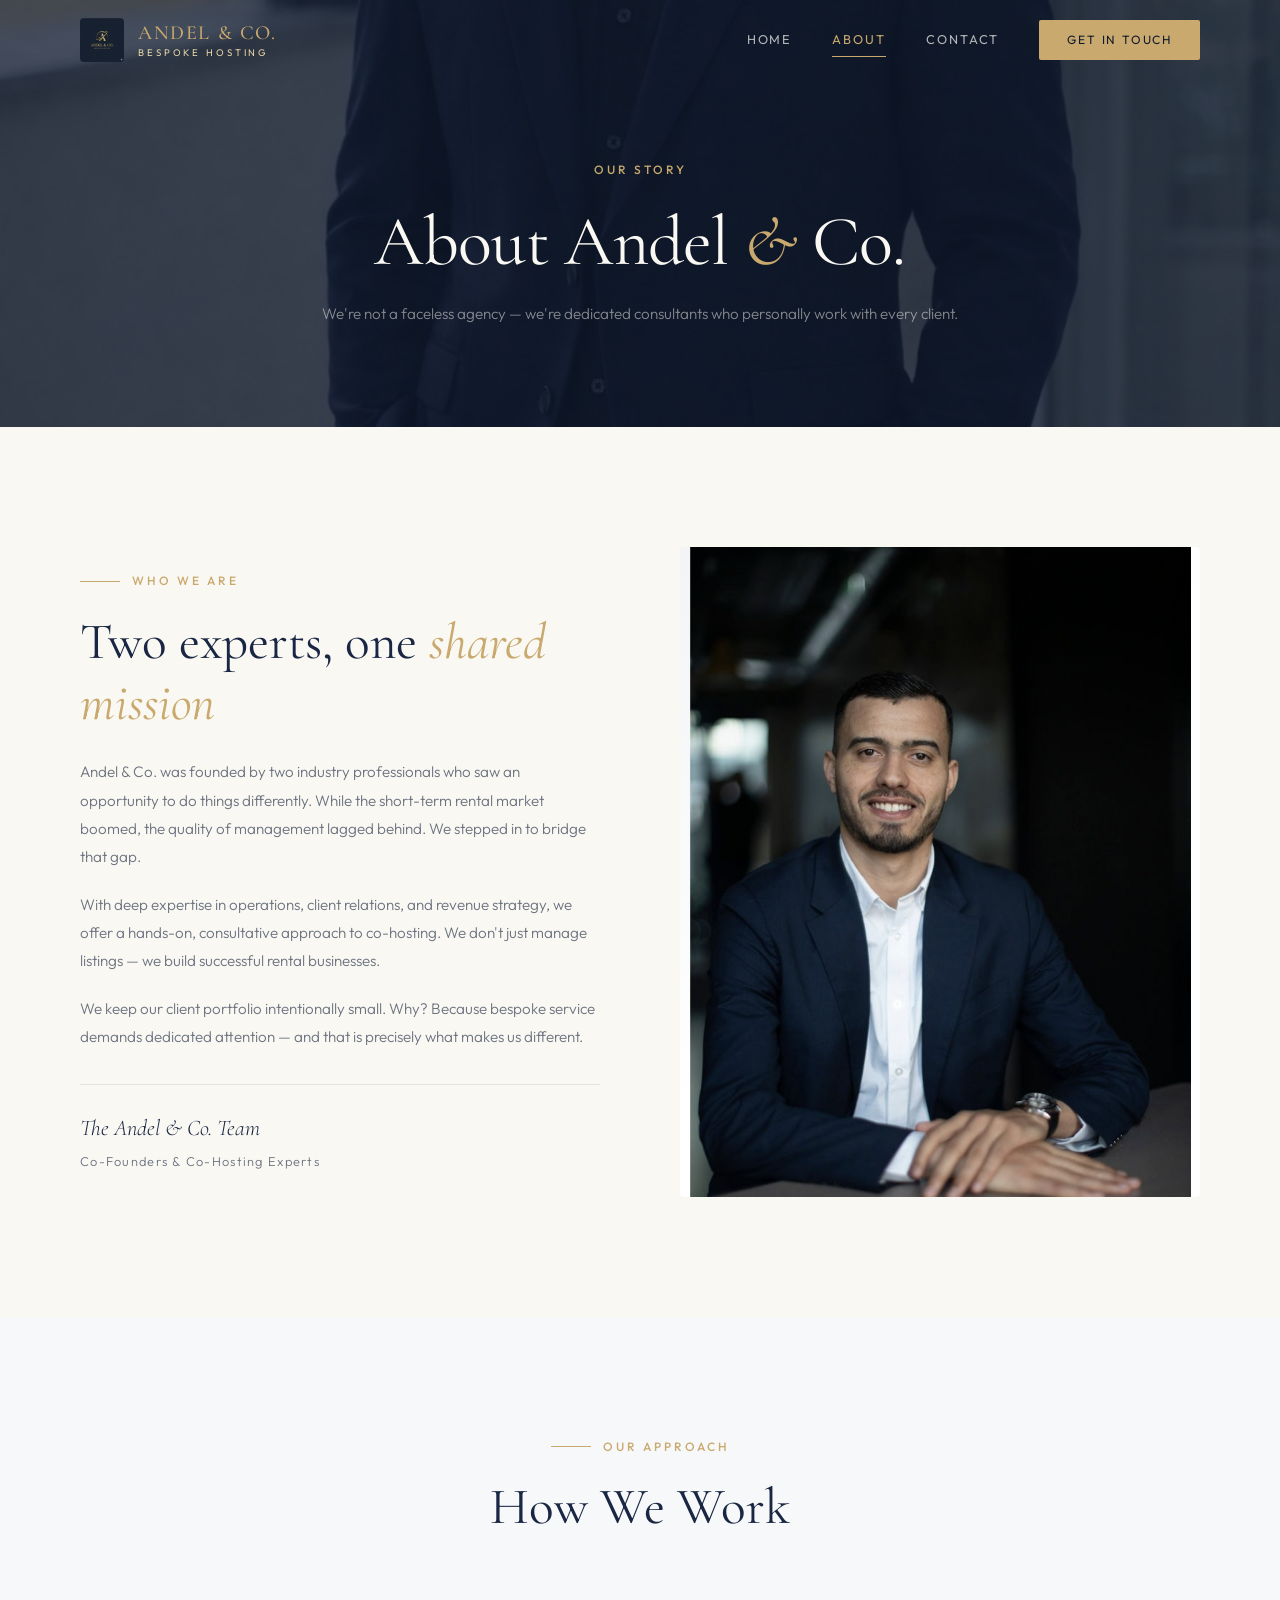
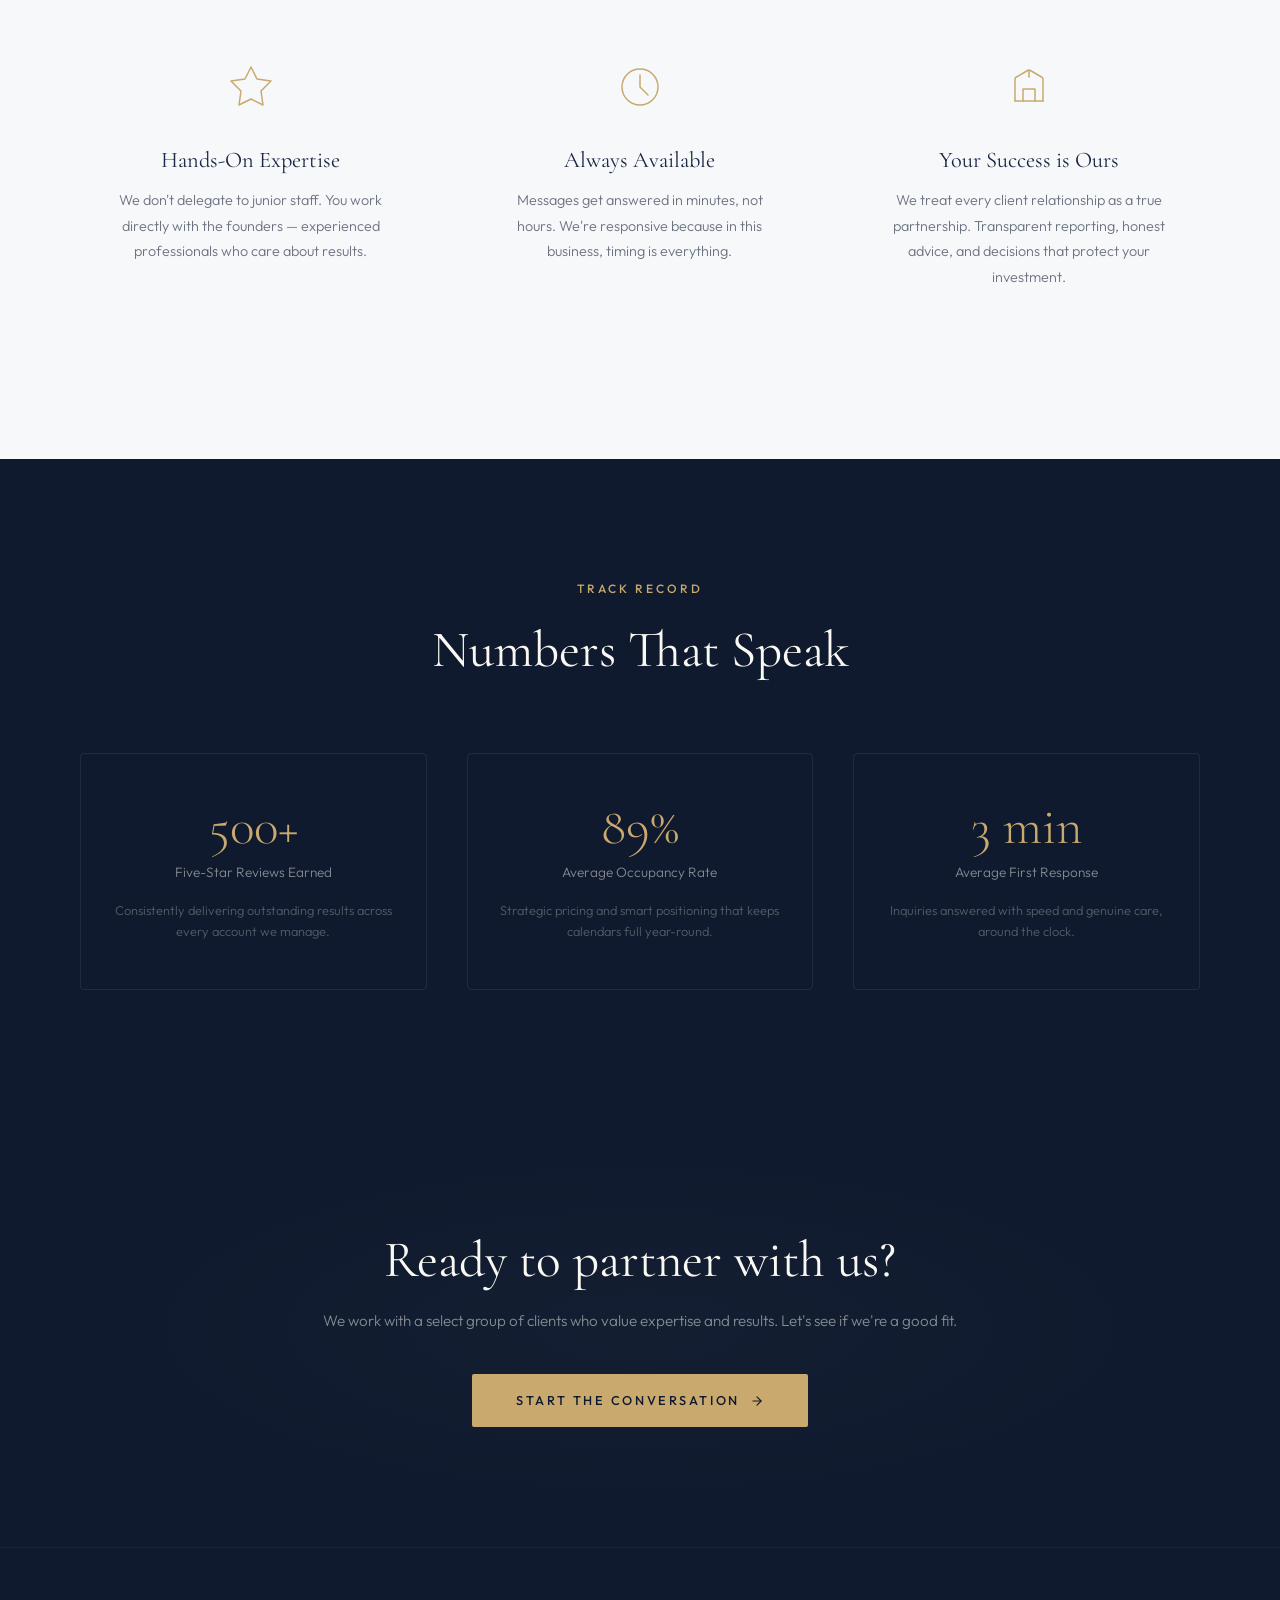
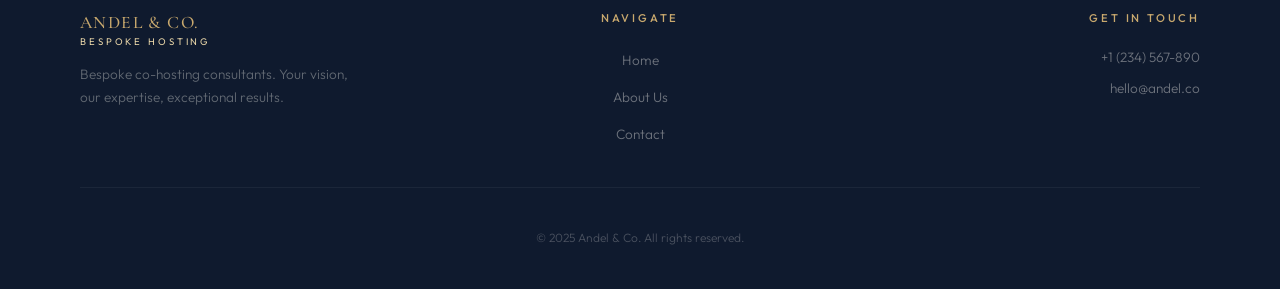
==== about.html @ 90fbc182 "v4: Consulting portfolio rebrand — remove hotel feel, update copy and design" ====
<!DOCTYPE html>
<html lang="en">
<head>
  <meta charset="UTF-8">
  <meta name="viewport" content="width=device-width, initial-scale=1.0">
  <title>About — Andel &amp; Co. | Co-Hosting Experts</title>
  <meta name="description" content="Meet the team behind Andel & Co. — experienced co-hosting consultants who deliver results for property owners.">
  <meta property="og:title" content="About — Andel & Co.">
  <meta property="og:description" content="Our story, expertise, and proven track record in bespoke co-hosting consulting.">
  <meta property="og:type" content="website">
  <link rel="icon" type="image/jpeg" href="assets/logo.jpeg">
  <link rel="stylesheet" href="style.css">

  <!-- Google Analytics -->
  <script async src="https://www.googletagmanager.com/gtag/js?id=GA_MEASUREMENT_ID"></script>
  <script>
    window.dataLayer = window.dataLayer || [];
    function gtag(){dataLayer.push(arguments);}
    gtag('js', new Date());
    gtag('config', 'GA_MEASUREMENT_ID');
  </script>
</head>
<body>

  <!-- ═══ HEADER ═══ -->
  <header class="site-header" id="siteHeader">
    <div class="header-inner">
      <a href="index.html" class="logo-link">
        <img src="assets/logo.jpeg" alt="Andel & Co." class="logo-mark">
        <div class="logo-text">
          ANDEL &amp; CO.
          <span>Bespoke Hosting</span>
        </div>
      </a>

      <button class="menu-toggle" id="menuToggle" aria-label="Toggle navigation">
        <span></span><span></span><span></span>
      </button>

      <nav class="nav-links" id="navLinks">
        <a href="index.html">Home</a>
        <a href="about.html" class="active">About</a>
        <a href="contact.html">Contact</a>
        <a href="contact.html" class="nav-cta">Get in Touch</a>
      </nav>
    </div>
  </header>

  <!-- ═══ PAGE HERO ═══ -->
  <section class="page-hero">
    <div class="hero-bg">
      <img src="assets/founder2-full.jpg" alt="Andel & Co. Team">
    </div>
    <div class="container">
      <div class="section-label reveal">Our Story</div>
      <h1 class="reveal reveal-delay-1">About Andel <span class="ampersand">&amp;</span> Co.</h1>
      <p class="reveal reveal-delay-2">We're not a faceless agency — we're dedicated consultants who personally work with every client.</p>
    </div>
  </section>

  <!-- ═══ STORY ═══ -->
  <section class="story">
    <div class="container">
      <div class="story-grid">
        <div class="story-text reveal">
          <div class="section-label">Who We Are</div>
          <h2>Two experts, one <em>shared mission</em></h2>
          <p>
            Andel &amp; Co. was founded by two industry professionals who saw an opportunity to do things differently. While the short-term rental market boomed, the quality of management lagged behind. We stepped in to bridge that gap.
          </p>
          <p>
            With deep expertise in operations, client relations, and revenue strategy, we offer a hands-on, consultative approach to co-hosting. We don't just manage listings — we build successful rental businesses.
          </p>
          <p>
            We keep our client portfolio intentionally small. Why? Because bespoke service demands dedicated attention — and that is precisely what makes us different.
          </p>
          <div class="story-signature">
            <div class="name">The Andel &amp; Co. Team</div>
            <div class="title">Co-Founders &amp; Co-Hosting Experts</div>
          </div>
        </div>
        <div class="intro-visual reveal reveal-delay-2">
          <div class="intro-image-frame">
            <img src="assets/founder1-portrait.jpg" alt="Co-Founder">
          </div>
        </div>
      </div>
    </div>
  </section>

  <!-- ═══ PHILOSOPHY ═══ -->
  <section class="philosophy">
    <div class="container">
      <div class="philosophy-header reveal">
        <div class="section-label" style="justify-content:center;">
          <span>Our Approach</span>
        </div>
        <h2>How We Work</h2>
      </div>

      <div class="philosophy-grid">
        <div class="philosophy-card reveal reveal-delay-1">
          <svg class="philosophy-icon" viewBox="0 0 56 56" fill="none" stroke="currentColor" stroke-width="1.5" stroke-linecap="round" stroke-linejoin="round">
            <path d="M28 8l6 12 14 2-10 10 2 14-12-6-12 6 2-14-10-10 14-2z"/>
          </svg>
          <h3>Hands-On Expertise</h3>
          <p>We don't delegate to junior staff. You work directly with the founders — experienced professionals who care about results.</p>
        </div>

        <div class="philosophy-card reveal reveal-delay-2">
          <svg class="philosophy-icon" viewBox="0 0 56 56" fill="none" stroke="currentColor" stroke-width="1.5" stroke-linecap="round" stroke-linejoin="round">
            <circle cx="28" cy="28" r="18"/>
            <path d="M28 16v12l8 8"/>
          </svg>
          <h3>Always Available</h3>
          <p>Messages get answered in minutes, not hours. We're responsive because in this business, timing is everything.</p>
        </div>

        <div class="philosophy-card reveal reveal-delay-3">
          <svg class="philosophy-icon" viewBox="0 0 56 56" fill="none" stroke="currentColor" stroke-width="1.5" stroke-linecap="round" stroke-linejoin="round">
            <path d="M14 42V20a2 2 0 0 1 1-1.73l12-7a2 2 0 0 1 2 0l12 7a2 2 0 0 1 1 1.73v22"/>
            <path d="M14 42h28"/>
            <path d="M22 42V30h12v12"/>
            <path d="M28 12v6"/>
          </svg>
          <h3>Your Success is Ours</h3>
          <p>We treat every client relationship as a true partnership. Transparent reporting, honest advice, and decisions that protect your investment.</p>
        </div>
      </div>
    </div>
  </section>

  <!-- ═══ ACHIEVEMENTS ═══ -->
  <section class="achievements">
    <div class="container">
      <div class="achievements-header reveal">
        <div class="section-label">Track Record</div>
        <h2 style="color:var(--ivory);">Numbers That Speak</h2>
      </div>

      <div class="achievements-grid">
        <div class="achievement-card reveal reveal-delay-1">
          <div class="achievement-number">500+</div>
          <div class="achievement-label">Five-Star Reviews Earned</div>
          <p class="achievement-desc">Consistently delivering outstanding results across every account we manage.</p>
        </div>

        <div class="achievement-card reveal reveal-delay-2">
          <div class="achievement-number">89%</div>
          <div class="achievement-label">Average Occupancy Rate</div>
          <p class="achievement-desc">Strategic pricing and smart positioning that keeps calendars full year-round.</p>
        </div>

        <div class="achievement-card reveal reveal-delay-3">
          <div class="achievement-number">3 min</div>
          <div class="achievement-label">Average First Response</div>
          <p class="achievement-desc">Inquiries answered with speed and genuine care, around the clock.</p>
        </div>
      </div>
    </div>
  </section>

  <!-- ═══ CTA ═══ -->
  <section class="cta-banner">
    <div class="container">
      <div class="reveal">
        <h2>Ready to partner with us?</h2>
        <p>We work with a select group of clients who value expertise and results. Let's see if we're a good fit.</p>
        <a href="contact.html" class="btn-primary">
          Start the Conversation
          <svg width="14" height="14" viewBox="0 0 24 24" fill="none" stroke="currentColor" stroke-width="2" stroke-linecap="round" stroke-linejoin="round"><path d="M5 12h14"/><path d="m12 5 7 7-7 7"/></svg>
        </a>
      </div>
    </div>
  </section>

  <!-- ═══ FOOTER ═══ -->
  <footer class="site-footer">
    <div class="container">
      <div class="footer-inner">
        <div class="footer-brand">
          <div class="logo-text">
            ANDEL &amp; CO.
            <span>Bespoke Hosting</span>
          </div>
          <p>Bespoke co-hosting consultants. Your vision, our expertise, exceptional results.</p>
        </div>

        <nav class="footer-nav">
          <h4>Navigate</h4>
          <ul>
            <li><a href="index.html">Home</a></li>
            <li><a href="about.html">About Us</a></li>
            <li><a href="contact.html">Contact</a></li>
          </ul>
        </nav>

        <div class="footer-contact">
          <h4>Get in Touch</h4>
          <a href="tel:+1234567890">+1 (234) 567-890</a>
          <a href="mailto:hello@andel.co">hello@andel.co</a>
        </div>
      </div>

      <div class="footer-bottom">
        <p>&copy; 2025 Andel &amp; Co. All rights reserved.</p>
      </div>
    </div>
  </footer>

  <script src="main.js"></script>
</body>
</html>
---- style.css ----
/* ═══════════════════════════════════════════════════
   ANDEL & CO. — BESPOKE CO-HOSTING CONSULTANTS
   Personal Consulting Portfolio Style
   ═══════════════════════════════════════════════════ */

/* ── Fonts ── */
@import url('https://fonts.googleapis.com/css2?family=Cormorant+Garamond:ital,wght@0,300;0,400;0,500;0,600;0,700;1,300;1,400;1,500&family=Outfit:wght@300;400;500;600&display=swap');

/* ── Custom Properties ── */
:root {
  --navy:        #1a2744;
  --navy-deep:   #0f1a2e;
  --navy-light:  #243352;
  --ivory:       #faf8f2;
  --ivory-warm:  #f5f0e6;
  --gold:        #c9a96e;
  --gold-light:  #ddc08a;
  --gold-pale:   #e8d5a8;
  --gold-dark:   #a88b4a;
  --charcoal:    #2c2c2c;
  --text-muted:  #6b7280;
  --white:       #ffffff;

  --font-display: 'Cormorant Garamond', 'Georgia', serif;
  --font-body:    'Outfit', 'Helvetica Neue', sans-serif;

  --ease-out-expo: cubic-bezier(0.16, 1, 0.3, 1);
  --header-h: 80px;
}

/* ── Reset & Base ── */
*, *::before, *::after { box-sizing: border-box; margin: 0; padding: 0; }

html {
  scroll-behavior: smooth;
  -webkit-font-smoothing: antialiased;
  -moz-osx-font-smoothing: grayscale;
}

body {
  font-family: var(--font-body);
  font-weight: 300;
  color: var(--charcoal);
  background: var(--ivory);
  line-height: 1.7;
  font-size: 16px;
  overflow-x: hidden;
}

img { max-width: 100%; height: auto; display: block; }
a { text-decoration: none; color: inherit; transition: color 0.3s ease; }
ul { list-style: none; }

::selection {
  background: var(--gold);
  color: var(--navy-deep);
}

/* ── Typography ── */
h1, h2, h3, h4, h5 {
  font-family: var(--font-display);
  font-weight: 400;
  line-height: 1.2;
  color: var(--navy);
}

h1 { font-size: clamp(2.8rem, 5.5vw, 4.8rem); letter-spacing: -0.01em; }
h2 { font-size: clamp(2rem, 4vw, 3.2rem); }
h3 { font-size: clamp(1.4rem, 2.5vw, 1.8rem); }

p {
  font-size: clamp(0.95rem, 1.1vw, 1.05rem);
  color: var(--text-muted);
  max-width: 640px;
}

.section-label {
  font-family: var(--font-body);
  font-size: 0.75rem;
  font-weight: 500;
  letter-spacing: 0.25em;
  text-transform: uppercase;
  color: var(--gold);
  display: flex;
  align-items: center;
  gap: 12px;
  margin-bottom: 20px;
}

.section-label::before {
  content: '';
  width: 40px;
  height: 1px;
  background: var(--gold);
}

/* ── Utility ── */
.container {
  max-width: 1200px;
  margin: 0 auto;
  padding: 0 40px;
}

/* ── Scroll Reveal ── */
.reveal {
  opacity: 0;
  transform: translateY(32px);
  transition: opacity 0.9s var(--ease-out-expo), transform 0.9s var(--ease-out-expo);
}

.reveal.visible {
  opacity: 1;
  transform: translateY(0);
}

.reveal-delay-1 { transition-delay: 0.1s; }
.reveal-delay-2 { transition-delay: 0.2s; }
.reveal-delay-3 { transition-delay: 0.3s; }
.reveal-delay-4 { transition-delay: 0.4s; }

/* ── Buttons ── */
.btn-primary {
  display: inline-flex;
  align-items: center;
  gap: 10px;
  font-family: var(--font-body);
  font-size: 0.8rem;
  font-weight: 500;
  letter-spacing: 0.2em;
  text-transform: uppercase;
  color: var(--navy-deep);
  background: var(--gold);
  padding: 16px 44px;
  border: none;
  border-radius: 2px;
  cursor: pointer;
  transition: background 0.3s ease, transform 0.2s ease, box-shadow 0.3s ease;
}

.btn-primary:hover {
  background: var(--gold-light);
  transform: translateY(-2px);
  box-shadow: 0 8px 32px rgba(201, 169, 110, 0.25);
}

/* ═══════════════════════════════════════════════════
   HEADER / NAVIGATION
   ═══════════════════════════════════════════════════ */

.site-header {
  position: fixed;
  top: 0;
  left: 0;
  right: 0;
  z-index: 1000;
  height: var(--header-h);
  display: flex;
  align-items: center;
  transition: background 0.4s ease, box-shadow 0.4s ease, height 0.4s ease;
}

.site-header.scrolled {
  background: rgba(26, 39, 68, 0.97);
  backdrop-filter: blur(12px);
  box-shadow: 0 2px 40px rgba(0, 0, 0, 0.15);
  height: 68px;
}

.header-inner {
  display: flex;
  align-items: center;
  justify-content: space-between;
  width: 100%;
  max-width: 1200px;
  margin: 0 auto;
  padding: 0 40px;
}

.logo-link {
  display: flex;
  align-items: center;
  gap: 14px;
}

.logo-mark {
  width: 44px;
  height: 44px;
  border-radius: 4px;
  object-fit: cover;
}

.logo-text {
  font-family: var(--font-display);
  font-size: 1.25rem;
  font-weight: 500;
  color: var(--gold);
  letter-spacing: 0.08em;
  line-height: 1.2;
}

.logo-text span {
  display: block;
  font-family: var(--font-body);
  font-size: 0.6rem;
  font-weight: 400;
  letter-spacing: 0.3em;
  color: var(--gold-pale);
  text-transform: uppercase;
  margin-top: 2px;
}

.nav-links {
  display: flex;
  align-items: center;
  gap: 40px;
}

.nav-links a {
  font-family: var(--font-body);
  font-size: 0.8rem;
  font-weight: 400;
  letter-spacing: 0.15em;
  text-transform: uppercase;
  color: rgba(250, 248, 242, 0.7);
  position: relative;
  padding: 4px 0;
  transition: color 0.3s ease;
}

.nav-links a::after {
  content: '';
  position: absolute;
  bottom: -2px;
  left: 0;
  width: 0;
  height: 1px;
  background: var(--gold);
  transition: width 0.4s var(--ease-out-expo);
}

.nav-links a:hover,
.nav-links a.active {
  color: var(--gold);
}

.nav-links a:hover::after,
.nav-links a.active::after {
  width: 100%;
}

.nav-cta {
  font-size: 0.75rem !important;
  letter-spacing: 0.15em !important;
  color: var(--navy-deep) !important;
  background: var(--gold);
  padding: 10px 28px !important;
  border-radius: 2px;
  transition: background 0.3s ease, transform 0.2s ease !important;
}

.nav-cta::after { display: none !important; }

.nav-cta:hover {
  background: var(--gold-light) !important;
  color: var(--navy-deep) !important;
  transform: translateY(-1px);
}

/* Mobile menu toggle */
.menu-toggle {
  display: none;
  flex-direction: column;
  gap: 6px;
  background: none;
  border: none;
  cursor: pointer;
  padding: 8px;
  z-index: 1001;
}

.menu-toggle span {
  width: 26px;
  height: 1.5px;
  background: var(--ivory);
  transition: all 0.3s ease;
  display: block;
}

.menu-toggle.open span:nth-child(1) {
  transform: rotate(45deg) translate(5px, 5px);
}
.menu-toggle.open span:nth-child(2) {
  opacity: 0;
}
.menu-toggle.open span:nth-child(3) {
  transform: rotate(-45deg) translate(5px, -5px);
}

/* ═══════════════════════════════════════════════════
   HERO — Full-Screen Photo
   ═══════════════════════════════════════════════════ */

.hero {
  position: relative;
  min-height: 100vh;
  display: flex;
  flex-direction: column;
  justify-content: flex-end;
  background: var(--navy-deep);
  overflow: hidden;
}

.hero-bg {
  position: absolute;
  inset: 0;
  z-index: 0;
}

.hero-bg img {
  width: 100%;
  height: 100%;
  object-fit: cover;
  object-position: center;
}

/* Dark overlay so text reads on any photo */
.hero-bg::after {
  content: '';
  position: absolute;
  inset: 0;
  background: linear-gradient(
    to bottom,
    rgba(15, 26, 46, 0.3) 0%,
    rgba(15, 26, 46, 0.1) 40%,
    rgba(15, 26, 46, 0.5) 70%,
    rgba(15, 26, 46, 0.85) 100%
  );
}

/* Hero logo banner — centered */
.hero-branding {
  position: absolute;
  top: 50%;
  left: 50%;
  transform: translate(-50%, -50%);
  z-index: 2;
  text-align: center;
  opacity: 0;
  animation: fadeUp 1s var(--ease-out-expo) 0.4s forwards;
}

.hero-branding img {
  width: 140px;
  height: 140px;
  border-radius: 8px;
  margin: 0 auto 24px;
}

.hero-branding h1 {
  color: var(--ivory);
  font-weight: 300;
  margin-bottom: 8px;
  text-shadow: 0 2px 20px rgba(0,0,0,0.3);
}

.hero-branding h1 .ampersand {
  font-style: italic;
  color: var(--gold);
}

.hero-branding .hero-tagline {
  font-family: var(--font-body);
  font-size: 0.8rem;
  font-weight: 400;
  letter-spacing: 0.35em;
  text-transform: uppercase;
  color: var(--gold);
}

@keyframes fadeUp {
  to { opacity: 1; }
}

/* CTA button on hero */
.hero-cta-wrap {
  position: absolute;
  top: calc(50% + 160px);
  left: 50%;
  transform: translateX(-50%);
  z-index: 2;
  opacity: 0;
  animation: fadeUp 1s var(--ease-out-expo) 0.8s forwards;
}

.hero-cta {
  display: inline-flex;
  align-items: center;
  gap: 12px;
  font-family: var(--font-body);
  font-size: 0.8rem;
  font-weight: 500;
  letter-spacing: 0.2em;
  text-transform: uppercase;
  color: var(--navy-deep);
  background: var(--gold);
  padding: 16px 44px;
  border-radius: 2px;
  transition: background 0.3s ease, transform 0.2s ease, box-shadow 0.3s ease;
}

.hero-cta:hover {
  background: var(--gold-light);
  transform: translateY(-2px);
  box-shadow: 0 8px 32px rgba(201, 169, 110, 0.25);
}

.hero-cta svg {
  width: 14px;
  height: 14px;
  transition: transform 0.3s ease;
}

.hero-cta:hover svg {
  transform: translateX(3px);
}

/* ── Overlay Cards at bottom of hero ── */
.hero-cards {
  position: relative;
  z-index: 3;
  display: grid;
  grid-template-columns: repeat(3, 1fr);
  gap: 0;
  max-width: 1100px;
  margin: 0 auto;
  transform: translateY(50%);
  padding: 0 40px;
}

.hero-card {
  background: var(--white);
  padding: 40px 32px 36px;
  text-align: center;
  border: 1px solid rgba(26, 39, 68, 0.06);
  transition: box-shadow 0.4s ease, transform 0.3s ease;
  opacity: 0;
  animation: cardIn 0.8s var(--ease-out-expo) forwards;
}

.hero-card:nth-child(1) { animation-delay: 0.6s; }
.hero-card:nth-child(2) { animation-delay: 0.75s; border-left: none; border-right: none; border-color: rgba(26, 39, 68, 0.06); }
.hero-card:nth-child(3) { animation-delay: 0.9s; }

@keyframes cardIn {
  from { opacity: 0; transform: translateY(30px); }
  to { opacity: 1; transform: translateY(0); }
}

.hero-card:hover {
  box-shadow: 0 12px 40px rgba(26, 39, 68, 0.08);
  transform: translateY(-4px);
}

.hero-card-icon {
  width: 48px;
  height: 48px;
  margin: 0 auto 20px;
  color: var(--gold);
}

.hero-card h3 {
  font-size: 1.3rem;
  margin-bottom: 10px;
  color: var(--navy);
}

.hero-card p {
  font-size: 0.88rem;
  color: var(--text-muted);
  line-height: 1.65;
  max-width: none;
  margin: 0;
}

/* ═══════════════════════════════════════════════════
   SERVICES SECTION
   ═══════════════════════════════════════════════════ */

.services {
  padding: 160px 0 120px;
  background: var(--ivory);
}

.services-header {
  text-align: center;
  margin-bottom: 72px;
}

.services-header .section-label {
  justify-content: center;
}

.services-header .section-label::before { display: none; }

.services-header h2 {
  margin-bottom: 16px;
}

.services-header p {
  margin: 0 auto;
}

.services-grid {
  display: grid;
  grid-template-columns: repeat(4, 1fr);
  gap: 32px;
}

.service-card {
  position: relative;
  padding: 44px 28px 36px;
  background: var(--white);
  border: 1px solid rgba(26, 39, 68, 0.06);
  border-radius: 4px;
  transition: all 0.5s var(--ease-out-expo);
}

.service-card:hover {
  box-shadow: 0 12px 40px rgba(26, 39, 68, 0.06);
  transform: translateY(-4px);
}

.service-icon {
  width: 44px;
  height: 44px;
  margin-bottom: 24px;
  color: var(--gold);
}

.service-card h3 {
  font-size: 1.25rem;
  margin-bottom: 12px;
}

.service-card p {
  color: var(--text-muted);
  font-size: 0.88rem;
  line-height: 1.75;
  max-width: none;
}

.service-number {
  position: absolute;
  top: 18px;
  right: 20px;
  font-family: var(--font-display);
  font-size: 0.85rem;
  color: rgba(201, 169, 110, 0.25);
  font-style: italic;
}

/* ═══════════════════════════════════════════════════
   STATS BAR
   ═══════════════════════════════════════════════════ */

.stats {
  padding: 80px 0;
  background: var(--navy);
}

.stats-grid {
  display: grid;
  grid-template-columns: repeat(4, 1fr);
  gap: 40px;
  text-align: center;
}

.stat-item {
  position: relative;
}

.stat-item:not(:last-child)::after {
  content: '';
  position: absolute;
  top: 10%;
  right: 0;
  height: 80%;
  width: 1px;
  background: rgba(250, 248, 242, 0.08);
}

.stat-number {
  font-family: var(--font-display);
  font-size: clamp(2.4rem, 4vw, 3.2rem);
  font-weight: 300;
  color: var(--gold);
  line-height: 1;
  margin-bottom: 8px;
}

.stat-label {
  font-family: var(--font-body);
  font-size: 0.75rem;
  font-weight: 400;
  letter-spacing: 0.2em;
  text-transform: uppercase;
  color: rgba(250, 248, 242, 0.4);
}

/* ═══════════════════════════════════════════════════
   TESTIMONIALS
   ═══════════════════════════════════════════════════ */

.testimonials {
  padding: 120px 0;
}

.testimonials-header {
  text-align: center;
  margin-bottom: 72px;
}

.testimonials-grid {
  display: grid;
  grid-template-columns: repeat(3, 1fr);
  gap: 40px;
}

.testimonial-card {
  padding: 44px 32px 36px;
  background: var(--white);
  border: 1px solid rgba(26, 39, 68, 0.06);
  border-radius: 4px;
  transition: box-shadow 0.4s ease;
}

.testimonial-card:hover {
  box-shadow: 0 16px 48px rgba(26, 39, 68, 0.06);
}

.testimonial-quote-mark {
  font-family: var(--font-display);
  font-size: 4rem;
  color: var(--gold);
  opacity: 0.3;
  line-height: 1;
  margin-bottom: 8px;
}

.testimonial-card blockquote {
  font-family: var(--font-display);
  font-size: 1.1rem;
  font-style: italic;
  color: var(--navy);
  line-height: 1.7;
  margin-bottom: 28px;
}

.testimonial-author {
  display: flex;
  align-items: center;
  gap: 12px;
  border-top: 1px solid rgba(26, 39, 68, 0.06);
  padding-top: 20px;
}

.testimonial-author-avatar {
  width: 40px;
  height: 40px;
  border-radius: 50%;
  background: var(--navy);
  display: flex;
  align-items: center;
  justify-content: center;
  font-family: var(--font-display);
  font-size: 1rem;
  color: var(--gold);
}

.testimonial-author-info strong {
  display: block;
  font-family: var(--font-body);
  font-size: 0.85rem;
  font-weight: 500;
  color: var(--navy);
}

.testimonial-author-info span {
  font-size: 0.75rem;
  color: var(--text-muted);
}

/* ═══════════════════════════════════════════════════
   CTA BANNER
   ═══════════════════════════════════════════════════ */

.cta-banner {
  padding: 120px 0;
  background: var(--navy-deep);
  text-align: center;
  position: relative;
  overflow: hidden;
}

.cta-banner::before {
  content: '';
  position: absolute;
  inset: 0;
  background: radial-gradient(ellipse 60% 60% at 50% 50%, rgba(250, 248, 242, 0.02) 0%, transparent 70%);
}

.cta-banner h2 {
  color: var(--ivory);
  margin-bottom: 16px;
  position: relative;
}

.cta-banner p {
  color: rgba(250, 248, 242, 0.5);
  margin: 0 auto 40px;
  position: relative;
}

/* ═══════════════════════════════════════════════════
   TEAM SECTION
   ═══════════════════════════════════════════════════ */

.team-section {
  padding: 120px 0;
  background: var(--white);
}

.team-header {
  text-align: center;
  margin-bottom: 64px;
}

.team-header h2 {
  margin-bottom: 16px;
}

.team-grid {
  display: grid;
  grid-template-columns: repeat(2, 1fr);
  gap: 48px;
  max-width: 700px;
  margin: 0 auto;
}

.team-member {
  text-align: center;
}

.team-photo {
  width: 240px;
  height: 300px;
  margin: 0 auto 24px;
  border-radius: 6px;
  overflow: hidden;
  border: 1px solid rgba(26, 39, 68, 0.08);
  box-shadow: 0 8px 32px rgba(26, 39, 68, 0.08);
}

.team-photo img {
  width: 100%;
  height: 100%;
  object-fit: cover;
  object-position: top center;
  transition: transform 0.6s var(--ease-out-expo);
}

.team-member:hover .team-photo img {
  transform: scale(1.03);
}

.team-member h3 {
  font-size: 1.3rem;
  margin-bottom: 4px;
}

.team-role {
  font-size: 0.85rem;
  color: var(--gold-dark);
  letter-spacing: 0.05em;
  max-width: none;
}

/* ═══════════════════════════════════════════════════
   FOOTER
   ═══════════════════════════════════════════════════ */

.site-footer {
  background: var(--navy-deep);
  border-top: 1px solid rgba(250, 248, 242, 0.05);
  padding: 64px 0 40px;
}

.footer-inner {
  display: grid;
  grid-template-columns: 1fr auto 1fr;
  gap: 40px;
  align-items: start;
}

.footer-brand .logo-text {
  font-size: 1.1rem;
  margin-bottom: 16px;
}

.footer-brand p {
  color: rgba(250, 248, 242, 0.35);
  font-size: 0.85rem;
  max-width: 280px;
  line-height: 1.7;
}

.footer-nav {
  text-align: center;
}

.footer-nav h4 {
  font-family: var(--font-body);
  font-size: 0.7rem;
  font-weight: 500;
  letter-spacing: 0.25em;
  text-transform: uppercase;
  color: var(--gold);
  margin-bottom: 20px;
}

.footer-nav ul {
  display: flex;
  flex-direction: column;
  gap: 10px;
}

.footer-nav a {
  font-size: 0.85rem;
  color: rgba(250, 248, 242, 0.4);
  transition: color 0.3s ease;
}

.footer-nav a:hover { color: var(--gold); }

.footer-contact {
  text-align: right;
}

.footer-contact h4 {
  font-family: var(--font-body);
  font-size: 0.7rem;
  font-weight: 500;
  letter-spacing: 0.25em;
  text-transform: uppercase;
  color: var(--gold);
  margin-bottom: 20px;
}

.footer-contact a {
  display: block;
  font-size: 0.85rem;
  color: rgba(250, 248, 242, 0.4);
  margin-bottom: 8px;
  transition: color 0.3s ease;
}

.footer-contact a:hover { color: var(--gold); }

.footer-bottom {
  text-align: center;
  padding-top: 40px;
  margin-top: 40px;
  border-top: 1px solid rgba(250, 248, 242, 0.05);
}

.footer-bottom p {
  font-size: 0.75rem;
  color: rgba(250, 248, 242, 0.25);
  margin: 0 auto;
}

/* ═══════════════════════════════════════════════════
   ABOUT PAGE
   ═══════════════════════════════════════════════════ */

.page-hero {
  position: relative;
  padding: 160px 0 100px;
  background: var(--navy-deep);
  text-align: center;
  overflow: hidden;
}

.page-hero .hero-bg {
  position: absolute;
  inset: 0;
  z-index: 0;
}

.page-hero .hero-bg img {
  width: 100%;
  height: 100%;
  object-fit: cover;
}

.page-hero .hero-bg::after {
  content: '';
  position: absolute;
  inset: 0;
  background: rgba(15, 26, 46, 0.75);
}

.page-hero .container {
  position: relative;
  z-index: 2;
}

.page-hero .section-label {
  justify-content: center;
}

.page-hero .section-label::before { display: none; }

.page-hero h1 {
  color: var(--ivory);
  margin-bottom: 16px;
}

.page-hero h1 .ampersand {
  font-style: italic;
  color: var(--gold);
}

.page-hero p {
  color: rgba(250, 248, 242, 0.5);
  margin: 0 auto;
}

/* Story section */
.story {
  padding: 120px 0;
}

.story-grid {
  display: grid;
  grid-template-columns: 1fr 1fr;
  gap: 80px;
  align-items: center;
}

.story-text h2 {
  margin-bottom: 24px;
}

.story-text h2 em {
  font-style: italic;
  color: var(--gold);
}

.story-text p {
  margin-bottom: 20px;
  line-height: 1.85;
}

.story-signature {
  margin-top: 32px;
  padding-top: 24px;
  border-top: 1px solid rgba(26, 39, 68, 0.1);
}

.story-signature .name {
  font-family: var(--font-display);
  font-size: 1.4rem;
  font-style: italic;
  color: var(--navy);
}

.story-signature .title {
  font-size: 0.8rem;
  color: var(--text-muted);
  letter-spacing: 0.1em;
  margin-top: 4px;
}

.intro-visual {
  position: relative;
}

.intro-image-frame {
  position: relative;
  background: var(--navy);
  border-radius: 4px;
  overflow: hidden;
  aspect-ratio: 4 / 5;
}

.intro-image-frame img {
  width: 100%;
  height: 100%;
  object-fit: cover;
}

.intro-image-frame::before {
  content: '';
  position: absolute;
  inset: 0;
  background: linear-gradient(135deg, rgba(26, 39, 68, 0.05) 0%, transparent 50%);
  z-index: 1;
}

.intro-image-pattern {
  display: none;
}

.intro-image-content {
  position: absolute;
  inset: 40px;
  display: flex;
  flex-direction: column;
  justify-content: center;
  align-items: center;
  z-index: 2;
  border: 1px solid rgba(201, 169, 110, 0.15);
  border-radius: 2px;
}

.intro-image-content .monogram {
  font-family: var(--font-display);
  font-size: 6rem;
  font-weight: 300;
  color: var(--gold);
  opacity: 0.2;
  line-height: 1;
}

.intro-accent {
  position: absolute;
  top: -20px;
  right: -20px;
  width: 120px;
  height: 120px;
  border: 1px solid var(--navy);
  border-radius: 2px;
  opacity: 0.08;
}

/* Philosophy */
.philosophy {
  padding: 120px 0;
  background: #f7f8fa;
}

.philosophy-header {
  text-align: center;
  margin-bottom: 72px;
}

.philosophy-grid {
  display: grid;
  grid-template-columns: repeat(3, 1fr);
  gap: 48px;
}

.philosophy-card {
  text-align: center;
  padding: 48px 32px;
}

.philosophy-icon {
  width: 56px;
  height: 56px;
  margin: 0 auto 24px;
  color: var(--gold);
}

.philosophy-card h3 {
  margin-bottom: 14px;
  font-size: 1.4rem;
}

.philosophy-card p {
  margin: 0 auto;
  font-size: 0.9rem;
  line-height: 1.8;
}

/* Achievements */
.achievements {
  padding: 120px 0;
  background: var(--navy-deep);
}

.achievements-header {
  text-align: center;
  margin-bottom: 72px;
}

.achievements-header .section-label {
  justify-content: center;
}
.achievements-header .section-label::before { display: none; }

.achievements-header h2 {
  color: var(--ivory);
}

.achievements-grid {
  display: grid;
  grid-template-columns: repeat(3, 1fr);
  gap: 40px;
}

.achievement-card {
  text-align: center;
  padding: 48px 24px;
  border: 1px solid rgba(250, 248, 242, 0.08);
  border-radius: 4px;
}

.achievement-number {
  font-family: var(--font-display);
  font-size: 3.2rem;
  font-weight: 300;
  color: var(--gold);
  line-height: 1;
  margin-bottom: 8px;
}

.achievement-label {
  font-size: 0.85rem;
  color: rgba(250, 248, 242, 0.5);
  margin-bottom: 16px;
}

.achievement-desc {
  font-size: 0.8rem;
  color: rgba(250, 248, 242, 0.3);
  line-height: 1.6;
  max-width: none;
}

/* ═══════════════════════════════════════════════════
   CONTACT PAGE
   ═══════════════════════════════════════════════════ */

.contact-section {
  padding: 120px 0 140px;
}

.contact-grid {
  display: grid;
  grid-template-columns: 1fr 1fr;
  gap: 80px;
  align-items: start;
}

.contact-info h2 {
  margin-bottom: 20px;
}

.contact-info h2 em {
  font-style: italic;
  color: var(--gold);
}

.contact-info > p {
  margin-bottom: 48px;
  line-height: 1.85;
}

.contact-methods {
  display: flex;
  flex-direction: column;
  gap: 28px;
}

.contact-method {
  display: flex;
  align-items: flex-start;
  gap: 20px;
  padding: 24px;
  border: 1px solid rgba(26, 39, 68, 0.08);
  border-radius: 4px;
  transition: all 0.3s ease;
}

.contact-method:hover {
  border-color: rgba(26, 39, 68, 0.15);
  background: rgba(26, 39, 68, 0.02);
}

.contact-method-icon {
  width: 44px;
  height: 44px;
  flex-shrink: 0;
  display: flex;
  align-items: center;
  justify-content: center;
  background: var(--navy);
  border-radius: 50%;
  color: var(--gold);
}

.contact-method-icon svg {
  width: 20px;
  height: 20px;
}

.contact-method-text strong {
  display: block;
  font-family: var(--font-display);
  font-size: 1.1rem;
  color: var(--navy);
  margin-bottom: 4px;
}

.contact-method-text a,
.contact-method-text span {
  font-size: 0.9rem;
  color: var(--gold-dark);
}

.contact-method-text a:hover {
  color: var(--gold);
}

/* Contact Form */
.contact-form-wrapper {
  background: var(--white);
  padding: 56px 48px;
  border: 1px solid rgba(26, 39, 68, 0.06);
  border-radius: 4px;
}

.contact-form-wrapper h3 {
  margin-bottom: 8px;
}

.contact-form-wrapper > p {
  margin-bottom: 36px;
  font-size: 0.9rem;
}

.form-group {
  margin-bottom: 24px;
}

.form-group label {
  display: block;
  font-family: var(--font-body);
  font-size: 0.75rem;
  font-weight: 500;
  letter-spacing: 0.15em;
  text-transform: uppercase;
  color: var(--navy);
  margin-bottom: 8px;
}

.form-group input,
.form-group textarea {
  width: 100%;
  padding: 14px 18px;
  font-family: var(--font-body);
  font-size: 0.9rem;
  color: var(--charcoal);
  background: var(--ivory);
  border: 1px solid rgba(26, 39, 68, 0.1);
  border-radius: 2px;
  outline: none;
  transition: border-color 0.3s ease, box-shadow 0.3s ease;
}

.form-group input:focus,
.form-group textarea:focus {
  border-color: var(--gold);
  box-shadow: 0 0 0 3px rgba(201, 169, 110, 0.1);
}

.form-group input::placeholder,
.form-group textarea::placeholder {
  color: #aaa;
}

.form-group textarea {
  min-height: 140px;
  resize: vertical;
}

.form-row {
  display: grid;
  grid-template-columns: 1fr 1fr;
  gap: 20px;
}

.form-submit {
  margin-top: 8px;
}

.form-submit .btn-primary {
  width: 100%;
  justify-content: center;
  padding: 18px;
}

.form-success {
  display: none;
  text-align: center;
  padding: 40px 20px;
}

.form-success.show {
  display: block;
}

.form-success svg {
  width: 48px;
  height: 48px;
  color: var(--gold);
  margin-bottom: 16px;
}

.form-success h3 {
  margin-bottom: 8px;
}

.form-success p {
  margin: 0 auto;
}

/* ═══════════════════════════════════════════════════
   RESPONSIVE
   ═══════════════════════════════════════════════════ */

@media (max-width: 1024px) {
  .hero-cards {
    grid-template-columns: repeat(3, 1fr);
    gap: 0;
  }

  .services-grid {
    grid-template-columns: repeat(2, 1fr);
  }

  .stats-grid {
    grid-template-columns: repeat(2, 1fr);
    gap: 48px 40px;
  }

  .stat-item:nth-child(2)::after { display: none; }

  .footer-inner {
    grid-template-columns: 1fr 1fr;
  }

  .footer-contact { text-align: left; }
  .footer-nav { text-align: left; }

  .achievements-grid {
    grid-template-columns: repeat(2, 1fr);
  }
}

@media (max-width: 768px) {
  :root { --header-h: 68px; }

  .container { padding: 0 24px; }

  .menu-toggle { display: flex; }

  .nav-links {
    position: fixed;
    top: 0;
    right: -100%;
    width: 300px;
    height: 100vh;
    background: var(--navy-deep);
    flex-direction: column;
    justify-content: center;
    gap: 32px;
    padding: 40px;
    transition: right 0.5s var(--ease-out-expo);
    box-shadow: -8px 0 32px rgba(0, 0, 0, 0.3);
  }

  .nav-links.open { right: 0; }
  .nav-links a { font-size: 0.9rem; }

  .hero { min-height: 100svh; }

  .hero-branding img { width: 100px; height: 100px; }
  .hero-branding h1 { font-size: 2.4rem; }

  .hero-cards {
    grid-template-columns: 1fr;
    gap: 0;
    transform: translateY(30%);
    padding: 0 24px;
  }

  .hero-card {
    border: 1px solid rgba(26, 39, 68, 0.06);
  }

  .hero-card:nth-child(2) {
    border-left: 1px solid rgba(26, 39, 68, 0.06);
    border-right: 1px solid rgba(26, 39, 68, 0.06);
    border-top: none;
    border-bottom: none;
  }

  .services { padding: 120px 0 100px; }

  .services-grid {
    grid-template-columns: 1fr;
    gap: 20px;
  }

  .stats-grid {
    grid-template-columns: 1fr 1fr;
    gap: 40px 20px;
  }

  .stat-item::after { display: none !important; }

  .testimonials-grid {
    grid-template-columns: 1fr;
    gap: 24px;
  }

  .story-grid,
  .contact-grid {
    grid-template-columns: 1fr;
    gap: 48px;
  }

  .team-grid {
    grid-template-columns: 1fr;
    gap: 40px;
    max-width: 300px;
  }

  .team-photo {
    width: 200px;
    height: 260px;
  }

  .philosophy-grid {
    grid-template-columns: 1fr;
    gap: 16px;
  }

  .achievements-grid {
    grid-template-columns: 1fr;
    gap: 20px;
  }

  .footer-inner {
    grid-template-columns: 1fr;
    gap: 32px;
    text-align: center;
  }

  .footer-brand p { margin: 0 auto; }
  .footer-contact { text-align: center; }
  .footer-nav { text-align: center; }

  .contact-form-wrapper { padding: 36px 28px; }
  .form-row { grid-template-columns: 1fr; }

  .page-hero { padding: 140px 0 80px; }
}

@media (max-width: 480px) {
  .hero-branding h1 { font-size: 2rem; }
  .hero-cta { padding: 14px 32px; }

  .stats-grid {
    grid-template-columns: 1fr;
    gap: 32px;
  }
}
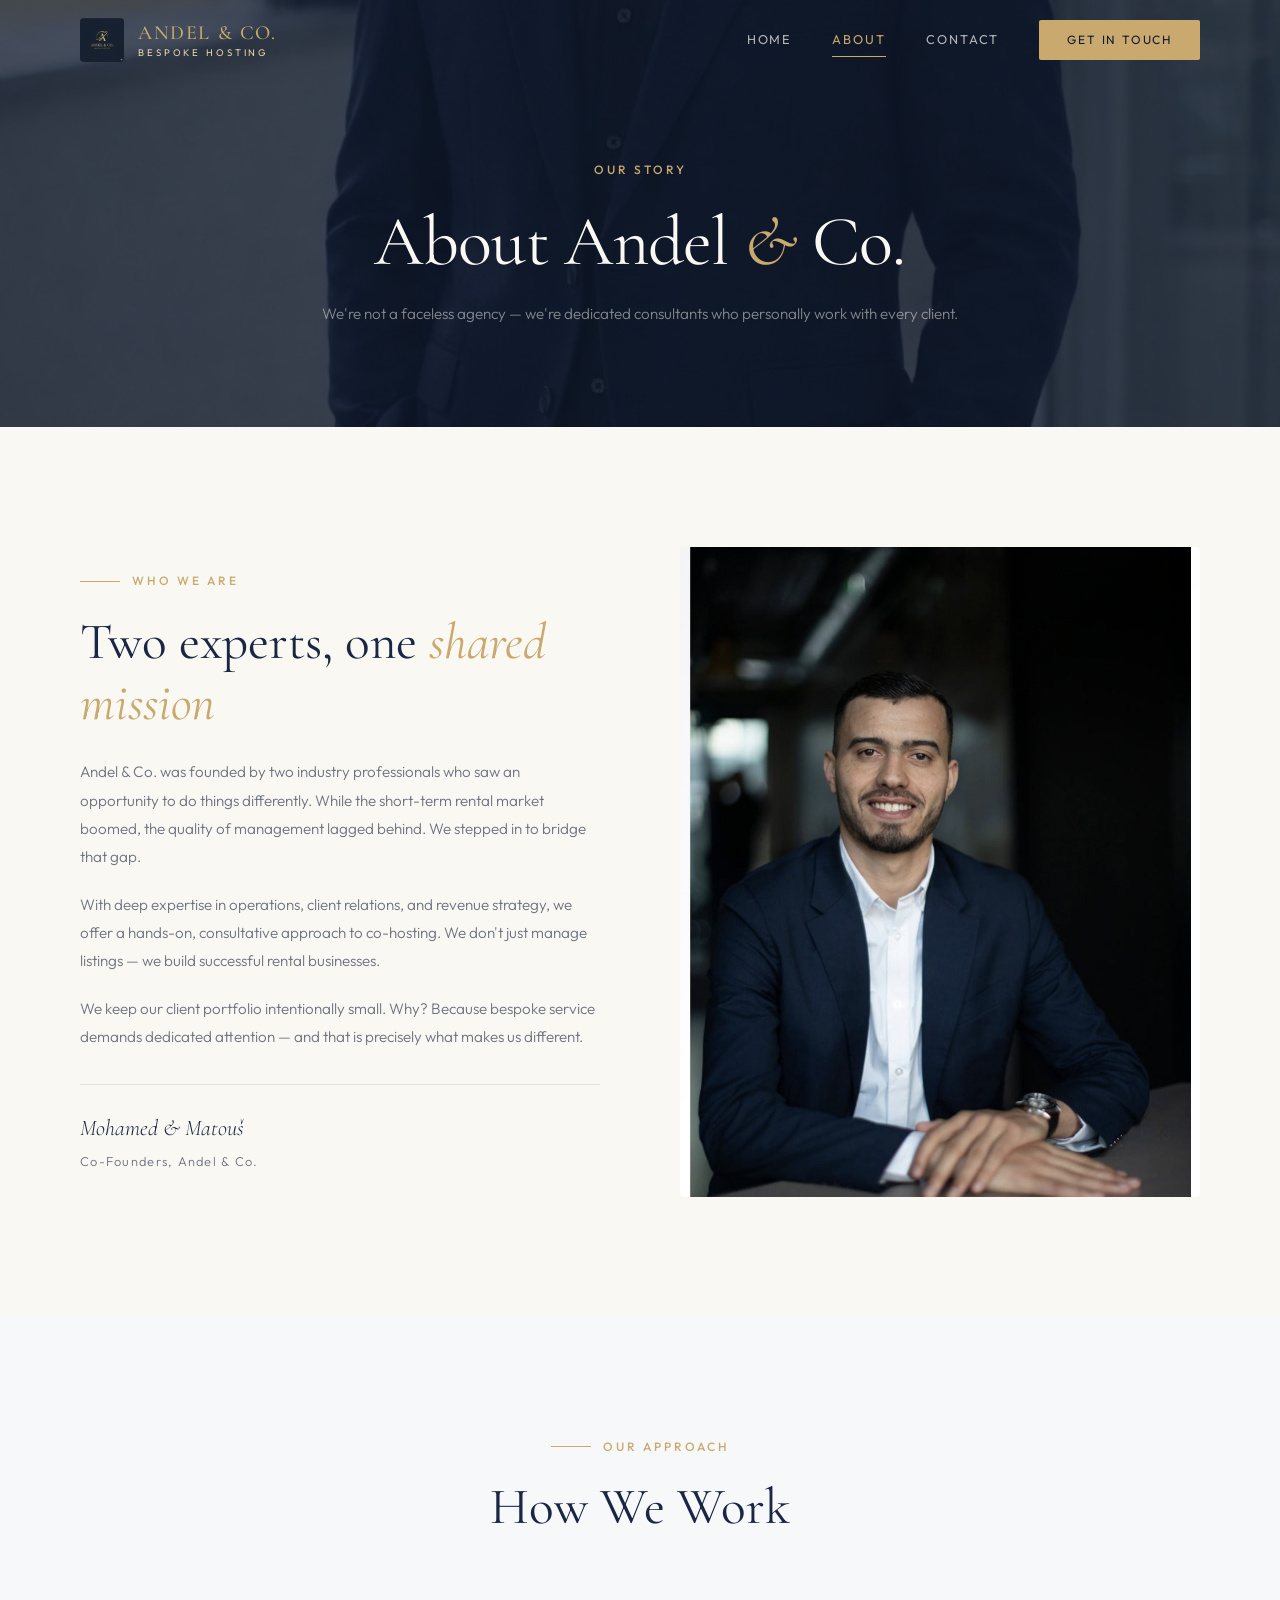
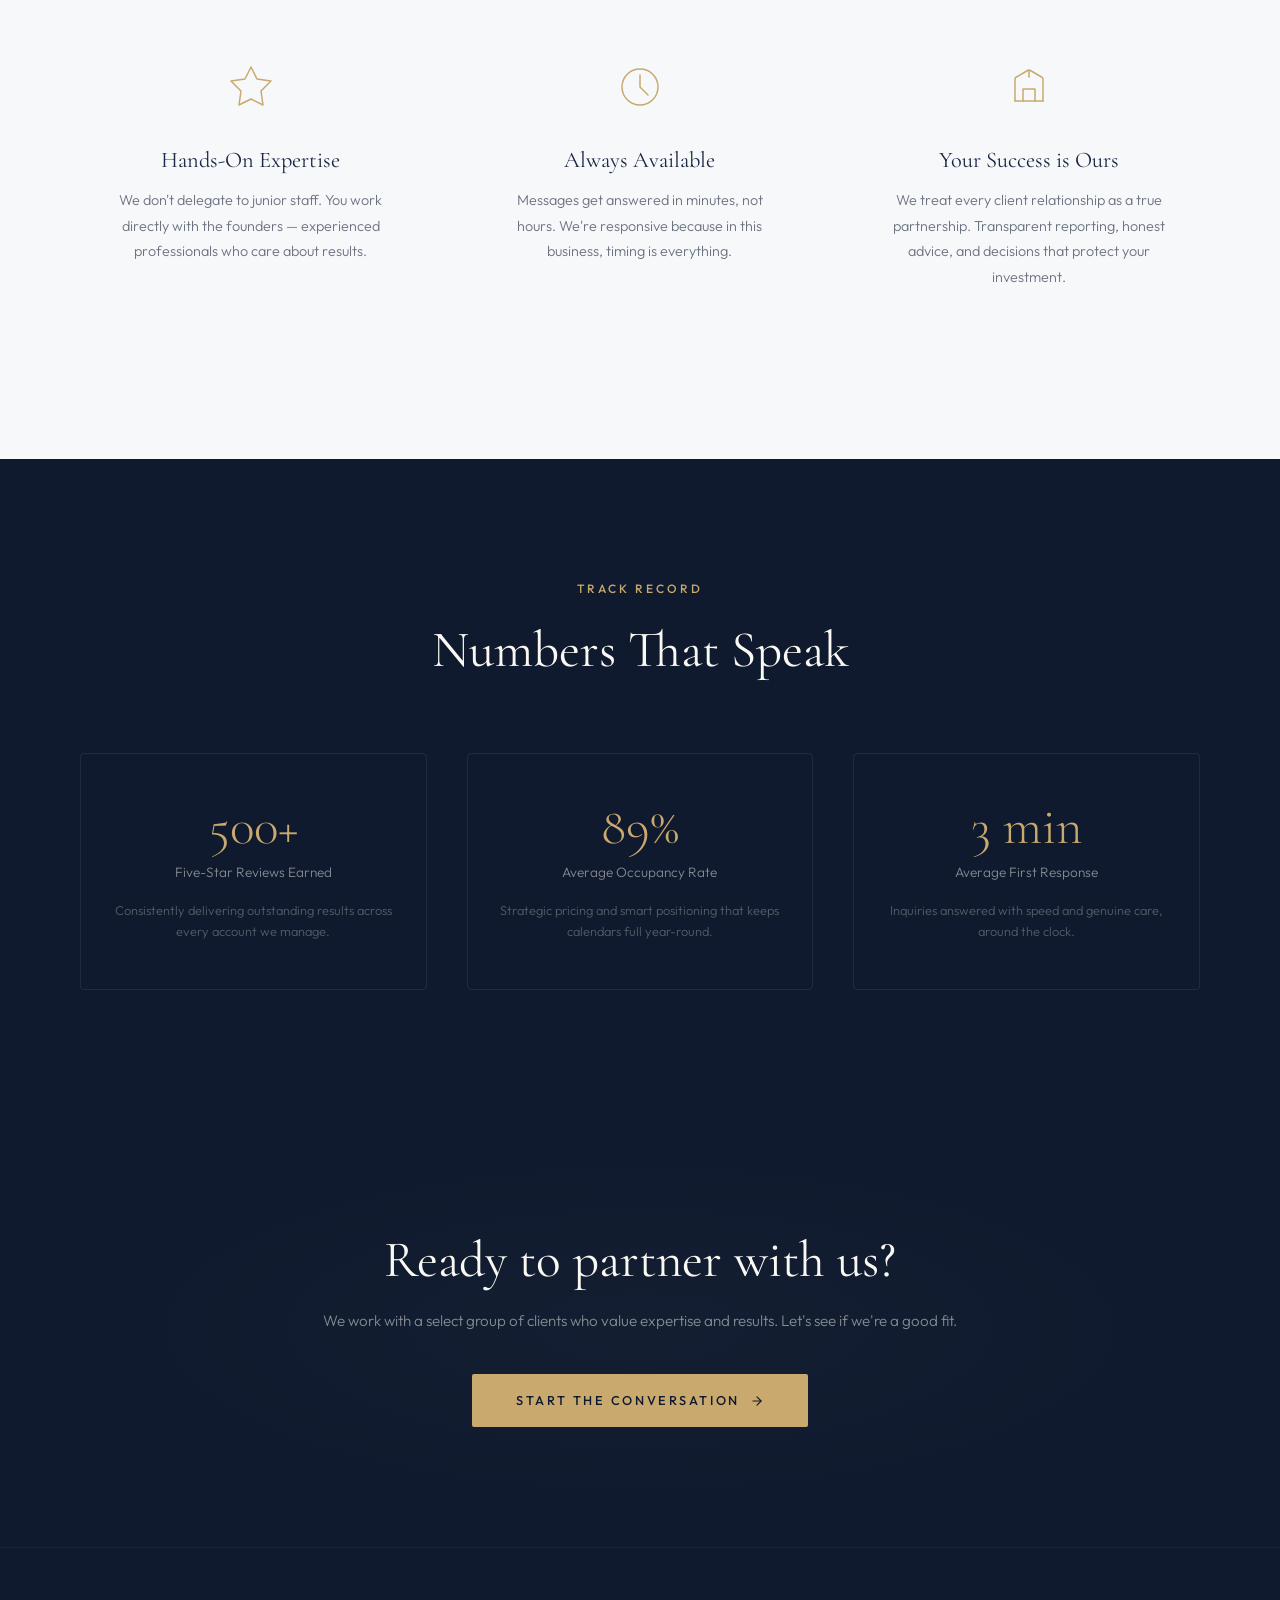
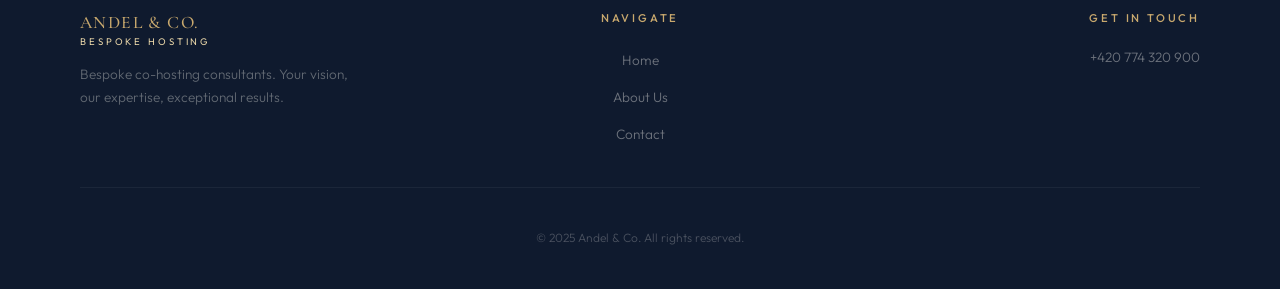
==== commit 31734703: "Add real names and phone, remove email placeholder" ====
--- a/about.html
+++ b/about.html
@@ -75,8 +75,8 @@
             We keep our client portfolio intentionally small. Why? Because bespoke service demands dedicated attention — and that is precisely what makes us different.
           </p>
           <div class="story-signature">
-            <div class="name">The Andel &amp; Co. Team</div>
-            <div class="title">Co-Founders &amp; Co-Hosting Experts</div>
+            <div class="name">Mohamed &amp; Matouš</div>
+            <div class="title">Co-Founders, Andel &amp; Co.</div>
           </div>
         </div>
         <div class="intro-visual reveal reveal-delay-2">
@@ -197,8 +197,7 @@
 
         <div class="footer-contact">
           <h4>Get in Touch</h4>
-          <a href="tel:+1234567890">+1 (234) 567-890</a>
-          <a href="mailto:hello@andel.co">hello@andel.co</a>
+          <a href="tel:+420774320900">+420 774 320 900</a>
         </div>
       </div>
 
--- a/style.css
+++ b/style.css
@@ -510,53 +510,88 @@
   margin: 0 auto;
 }
 
-.services-grid {
+/* Service Categories */
+.service-category {
+  margin-bottom: 56px;
+  padding-bottom: 56px;
+  border-bottom: 1px solid rgba(26, 39, 68, 0.06);
+}
+
+.service-category:last-child {
+  margin-bottom: 0;
+  padding-bottom: 0;
+  border-bottom: none;
+}
+
+.service-category-header {
+  display: flex;
+  align-items: flex-start;
+  gap: 24px;
+  margin-bottom: 36px;
+}
+
+.service-cat-number {
+  font-family: var(--font-display);
+  font-size: 2.4rem;
+  font-weight: 300;
+  color: var(--gold);
+  line-height: 1;
+  opacity: 0.5;
+  min-width: 48px;
+}
+
+.service-category-header h3 {
+  font-size: 1.6rem;
+  margin-bottom: 4px;
+}
+
+.service-cat-subtitle {
+  font-size: 0.9rem;
+  color: var(--text-muted);
+  max-width: none;
+}
+
+.service-details-grid {
   display: grid;
-  grid-template-columns: repeat(4, 1fr);
+  grid-template-columns: repeat(3, 1fr);
   gap: 32px;
-}
-
-.service-card {
-  position: relative;
-  padding: 44px 28px 36px;
+  padding-left: 72px;
+}
+
+.service-detail {
+  padding: 32px 28px;
   background: var(--white);
   border: 1px solid rgba(26, 39, 68, 0.06);
   border-radius: 4px;
-  transition: all 0.5s var(--ease-out-expo);
-}
-
-.service-card:hover {
+  transition: all 0.4s var(--ease-out-expo);
+}
+
+.service-detail:hover {
   box-shadow: 0 12px 40px rgba(26, 39, 68, 0.06);
-  transform: translateY(-4px);
-}
-
-.service-icon {
-  width: 44px;
-  height: 44px;
-  margin-bottom: 24px;
-  color: var(--gold);
-}
-
-.service-card h3 {
-  font-size: 1.25rem;
-  margin-bottom: 12px;
-}
-
-.service-card p {
+  transform: translateY(-3px);
+}
+
+.service-detail-icon {
+  width: 28px;
+  height: 28px;
+  margin-bottom: 16px;
+  color: var(--gold);
+}
+
+.service-detail h4 {
+  font-family: var(--font-display);
+  font-size: 1.15rem;
+  font-weight: 500;
+  color: var(--navy);
+  margin-bottom: 10px;
+  line-height: 1.3;
+}
+
+.service-detail p {
   color: var(--text-muted);
-  font-size: 0.88rem;
+  font-size: 0.85rem;
   line-height: 1.75;
   max-width: none;
-}
-
-.service-number {
-  position: absolute;
-  top: 18px;
-  right: 20px;
-  font-family: var(--font-display);
-  font-size: 0.85rem;
-  color: rgba(201, 169, 110, 0.25);
-  font-style: italic;
 }
 
 /* ═══════════════════════════════════════════════════
@@ -739,29 +774,35 @@
   margin-bottom: 16px;
 }
 
-.team-grid {
+.team-cards {
+  display: flex;
+  flex-direction: column;
+  gap: 48px;
+}
+
+.team-card {
   display: grid;
-  grid-template-columns: repeat(2, 1fr);
-  gap: 48px;
-  max-width: 700px;
-  margin: 0 auto;
-}
-
-.team-member {
-  text-align: center;
-}
-
-.team-photo {
-  width: 240px;
-  height: 300px;
-  margin: 0 auto 24px;
+  grid-template-columns: 1fr 1fr;
+  gap: 56px;
+  align-items: center;
+}
+
+.team-card.reverse {
+  direction: rtl;
+}
+
+.team-card.reverse > * {
+  direction: ltr;
+}
+
+.team-card-photo {
   border-radius: 6px;
   overflow: hidden;
-  border: 1px solid rgba(26, 39, 68, 0.08);
-  box-shadow: 0 8px 32px rgba(26, 39, 68, 0.08);
-}
-
-.team-photo img {
+  box-shadow: 0 12px 40px rgba(26, 39, 68, 0.1);
+  aspect-ratio: 3 / 4;
+}
+
+.team-card-photo img {
   width: 100%;
   height: 100%;
   object-fit: cover;
@@ -769,20 +810,30 @@
   transition: transform 0.6s var(--ease-out-expo);
 }
 
-.team-member:hover .team-photo img {
+.team-card:hover .team-card-photo img {
   transform: scale(1.03);
 }
 
-.team-member h3 {
-  font-size: 1.3rem;
-  margin-bottom: 4px;
+.team-card-info h3 {
+  font-size: 1.6rem;
+  margin-bottom: 6px;
 }
 
 .team-role {
   font-size: 0.85rem;
+  font-weight: 500;
   color: var(--gold-dark);
   letter-spacing: 0.05em;
+  text-transform: uppercase;
   max-width: none;
+  margin-bottom: 20px;
+}
+
+.team-bio {
+  font-size: 0.95rem;
+  color: var(--text-muted);
+  line-height: 1.8;
+  max-width: 440px;
 }
 
 /* ═══════════════════════════════════════════════════
@@ -1337,8 +1388,9 @@
     gap: 0;
   }
 
-  .services-grid {
+  .service-details-grid {
     grid-template-columns: repeat(2, 1fr);
+    padding-left: 0;
   }
 
   .stats-grid {
@@ -1410,9 +1462,15 @@
 
   .services { padding: 120px 0 100px; }
 
-  .services-grid {
+  .service-details-grid {
     grid-template-columns: 1fr;
-    gap: 20px;
+    gap: 16px;
+    padding-left: 0;
+  }
+
+  .service-category-header {
+    flex-direction: column;
+    gap: 8px;
   }
 
   .stats-grid {
@@ -1433,15 +1491,23 @@
     gap: 48px;
   }
 
-  .team-grid {
+  .team-card {
     grid-template-columns: 1fr;
-    gap: 40px;
-    max-width: 300px;
-  }
-
-  .team-photo {
-    width: 200px;
-    height: 260px;
+    gap: 32px;
+    text-align: center;
+  }
+
+  .team-card.reverse {
+    direction: ltr;
+  }
+
+  .team-card-photo {
+    max-width: 320px;
+    margin: 0 auto;
+  }
+
+  .team-bio {
+    margin: 0 auto;
   }
 
   .philosophy-grid {
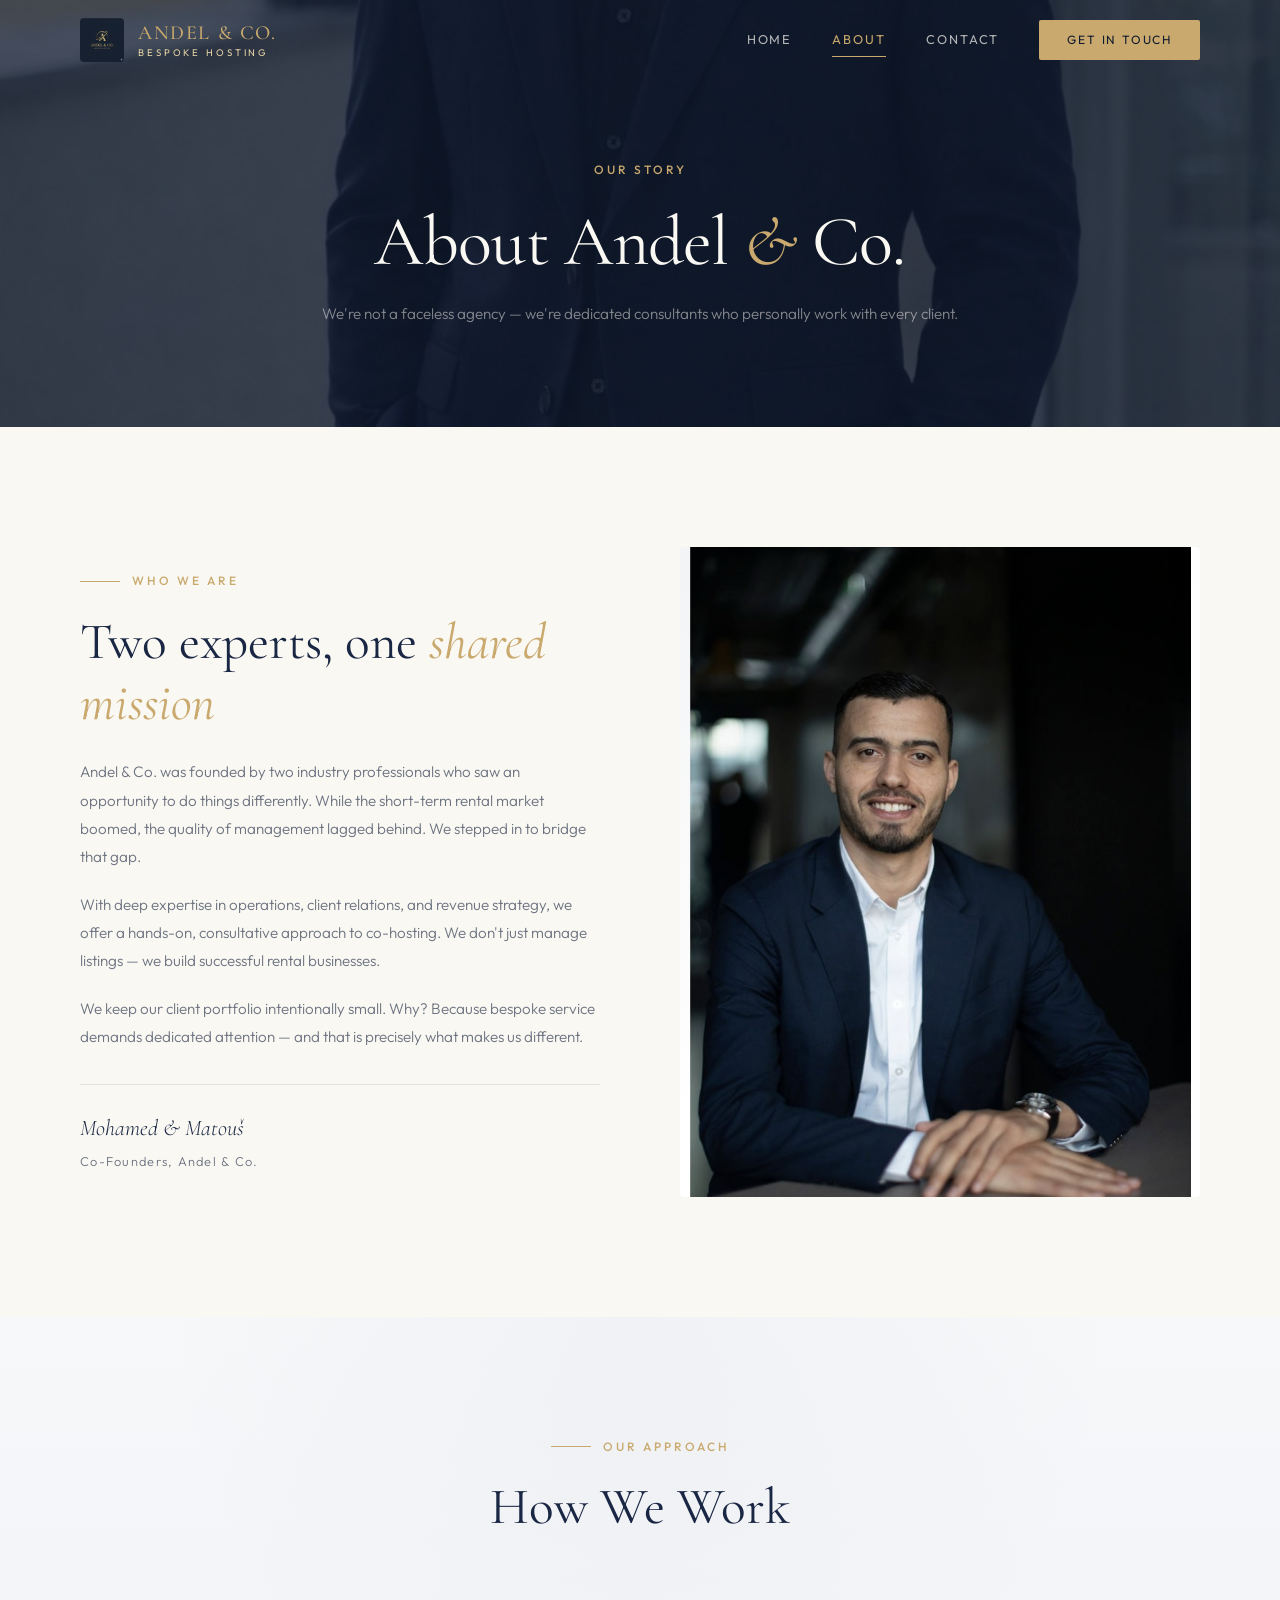
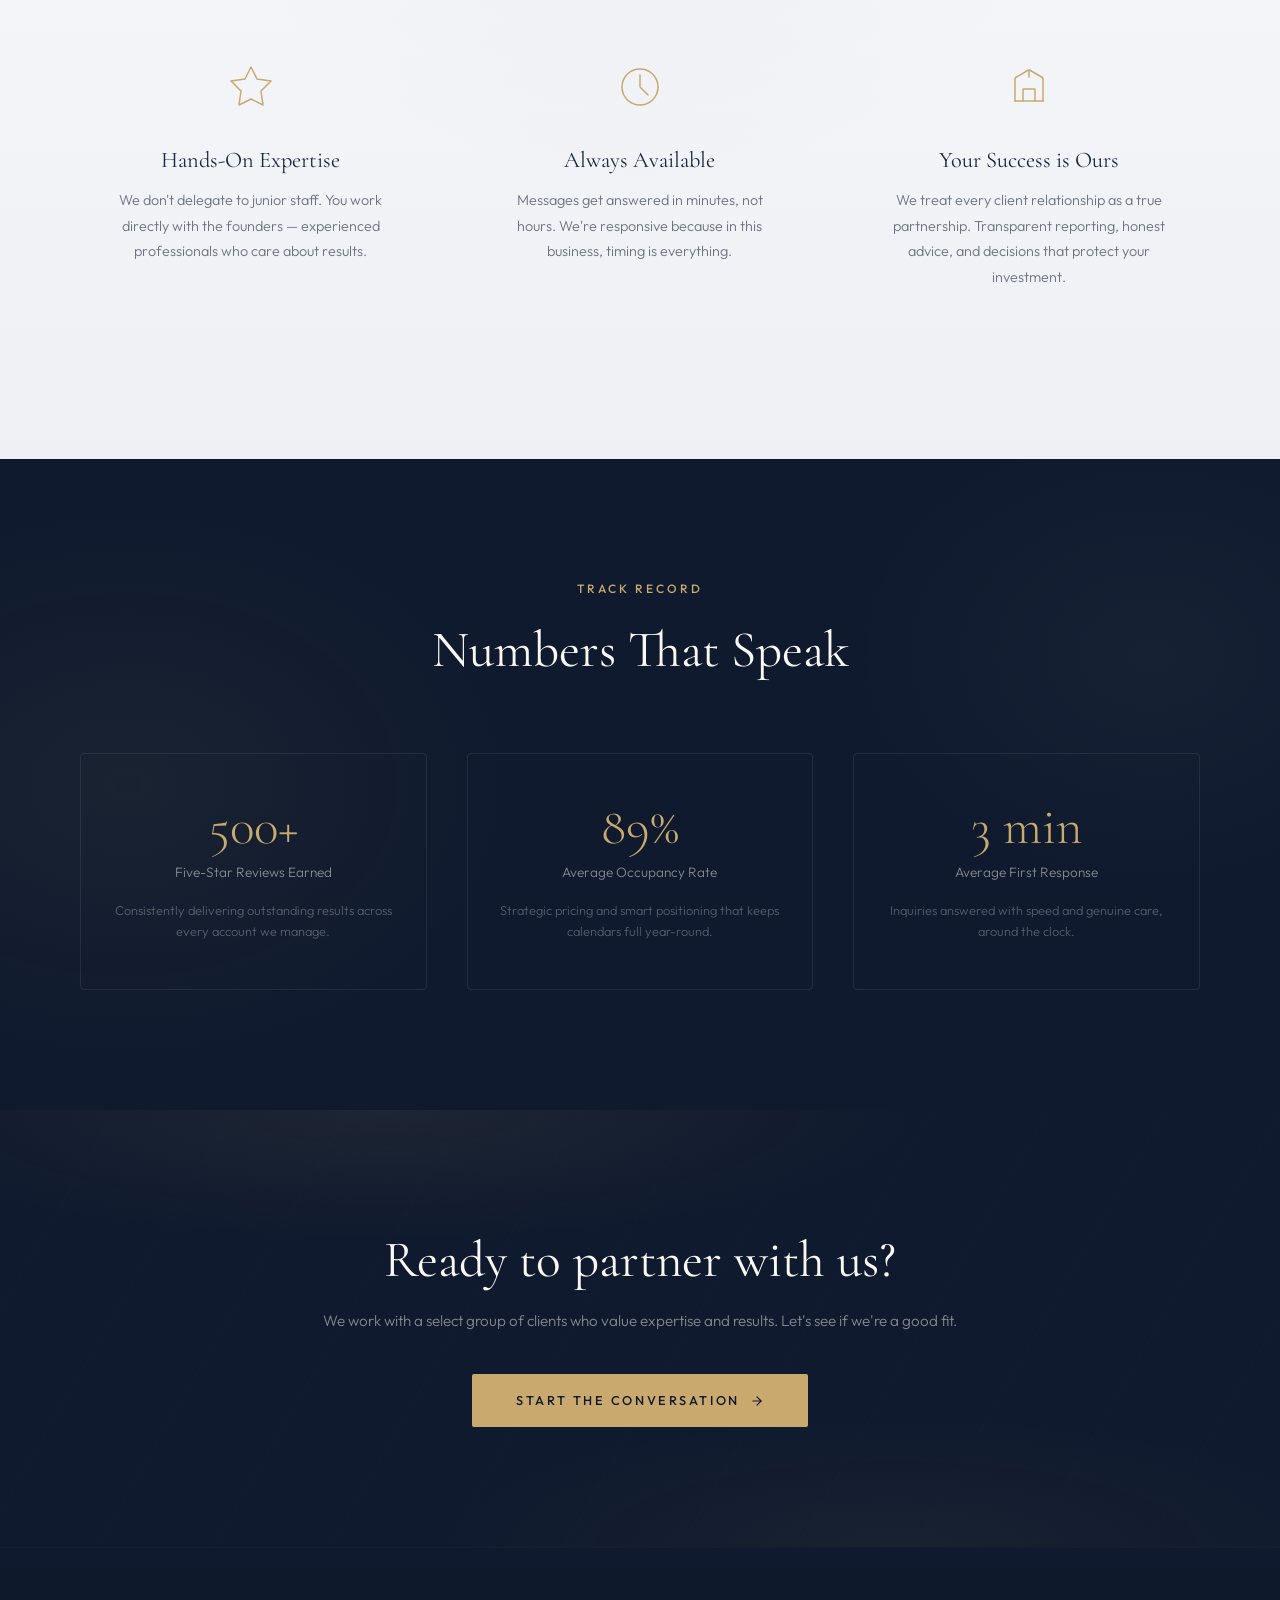
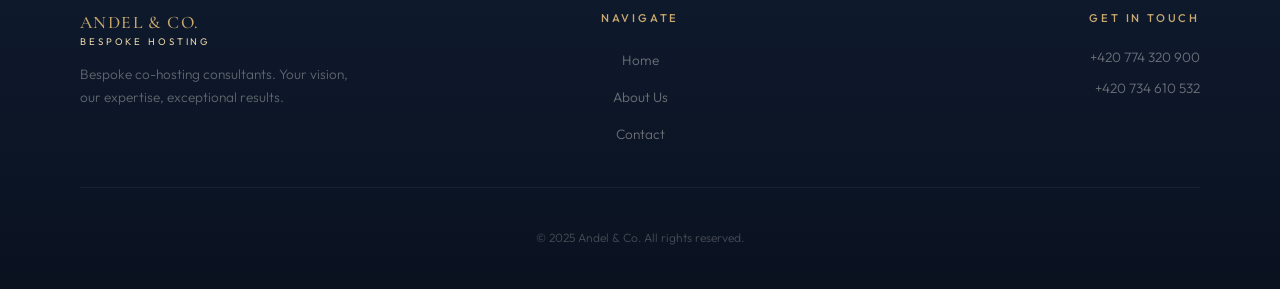
==== commit 5318edba: "v7: Add Mohamed's phone, improve backgrounds with subtle gradients/textures" ====
--- a/about.html
+++ b/about.html
@@ -198,6 +198,7 @@
         <div class="footer-contact">
           <h4>Get in Touch</h4>
           <a href="tel:+420774320900">+420 774 320 900</a>
+          <a href="tel:+420734610532">+420 734 610 532</a>
         </div>
       </div>
 
--- a/style.css
+++ b/style.css
@@ -489,6 +489,20 @@
 .services {
   padding: 160px 0 120px;
   background: var(--ivory);
+  position: relative;
+}
+
+.services::before {
+  content: '';
+  position: absolute;
+  top: 0;
+  left: 0;
+  right: 0;
+  bottom: 0;
+  background:
+    radial-gradient(circle at 15% 20%, rgba(201, 169, 110, 0.04) 0%, transparent 50%),
+    radial-gradient(circle at 85% 80%, rgba(26, 39, 68, 0.03) 0%, transparent 50%);
+  pointer-events: none;
 }
 
 .services-header {
@@ -601,6 +615,18 @@
 .stats {
   padding: 80px 0;
   background: var(--navy);
+  position: relative;
+  overflow: hidden;
+}
+
+.stats::before {
+  content: '';
+  position: absolute;
+  inset: 0;
+  background:
+    radial-gradient(ellipse 50% 80% at 20% 50%, rgba(201, 169, 110, 0.06) 0%, transparent 60%),
+    radial-gradient(ellipse 40% 60% at 80% 50%, rgba(250, 248, 242, 0.03) 0%, transparent 60%);
+  pointer-events: none;
 }
 
 .stats-grid {
@@ -648,6 +674,18 @@
 
 .testimonials {
   padding: 120px 0;
+  background: var(--white);
+  position: relative;
+}
+
+.testimonials::before {
+  content: '';
+  position: absolute;
+  inset: 0;
+  background:
+    radial-gradient(circle at 90% 10%, rgba(26, 39, 68, 0.02) 0%, transparent 40%),
+    radial-gradient(circle at 10% 90%, rgba(201, 169, 110, 0.03) 0%, transparent 40%);
+  pointer-events: none;
 }
 
 .testimonials-header {
@@ -741,7 +779,10 @@
   content: '';
   position: absolute;
   inset: 0;
-  background: radial-gradient(ellipse 60% 60% at 50% 50%, rgba(250, 248, 242, 0.02) 0%, transparent 70%);
+  background:
+    radial-gradient(ellipse 70% 50% at 30% 0%, rgba(201, 169, 110, 0.08) 0%, transparent 60%),
+    radial-gradient(ellipse 60% 50% at 70% 100%, rgba(201, 169, 110, 0.05) 0%, transparent 60%),
+    repeating-linear-gradient(120deg, transparent, transparent 100px, rgba(250, 248, 242, 0.008) 100px, rgba(250, 248, 242, 0.008) 101px);
 }
 
 .cta-banner h2 {
@@ -762,7 +803,17 @@
 
 .team-section {
   padding: 120px 0;
-  background: var(--white);
+  background: linear-gradient(175deg, #f8f9fb 0%, var(--white) 40%, #f8f9fb 100%);
+  position: relative;
+}
+
+.team-section::before {
+  content: '';
+  position: absolute;
+  inset: 0;
+  background:
+    radial-gradient(circle at 70% 20%, rgba(26, 39, 68, 0.025) 0%, transparent 45%);
+  pointer-events: none;
 }
 
 .team-header {
@@ -841,7 +892,7 @@
    ═══════════════════════════════════════════════════ */
 
 .site-footer {
-  background: var(--navy-deep);
+  background: linear-gradient(180deg, var(--navy-deep) 0%, #0a1220 100%);
   border-top: 1px solid rgba(250, 248, 242, 0.05);
   padding: 64px 0 40px;
 }
@@ -1098,7 +1149,16 @@
 /* Philosophy */
 .philosophy {
   padding: 120px 0;
-  background: #f7f8fa;
+  background: linear-gradient(180deg, #f7f8fa 0%, #eef0f4 100%);
+  position: relative;
+}
+
+.philosophy::before {
+  content: '';
+  position: absolute;
+  inset: 0;
+  background: radial-gradient(circle at 50% 0%, rgba(26, 39, 68, 0.03) 0%, transparent 50%);
+  pointer-events: none;
 }
 
 .philosophy-header {
@@ -1139,6 +1199,18 @@
 .achievements {
   padding: 120px 0;
   background: var(--navy-deep);
+  position: relative;
+  overflow: hidden;
+}
+
+.achievements::before {
+  content: '';
+  position: absolute;
+  inset: 0;
+  background:
+    radial-gradient(ellipse 50% 70% at 10% 50%, rgba(201, 169, 110, 0.06) 0%, transparent 60%),
+    radial-gradient(ellipse 40% 60% at 90% 30%, rgba(250, 248, 242, 0.03) 0%, transparent 60%);
+  pointer-events: none;
 }
 
 .achievements-header {
@@ -1196,6 +1268,18 @@
 
 .contact-section {
   padding: 120px 0 140px;
+  background: var(--ivory);
+  position: relative;
+}
+
+.contact-section::before {
+  content: '';
+  position: absolute;
+  inset: 0;
+  background:
+    radial-gradient(circle at 80% 20%, rgba(26, 39, 68, 0.025) 0%, transparent 45%),
+    radial-gradient(circle at 20% 80%, rgba(201, 169, 110, 0.03) 0%, transparent 45%);
+  pointer-events: none;
 }
 
 .contact-grid {
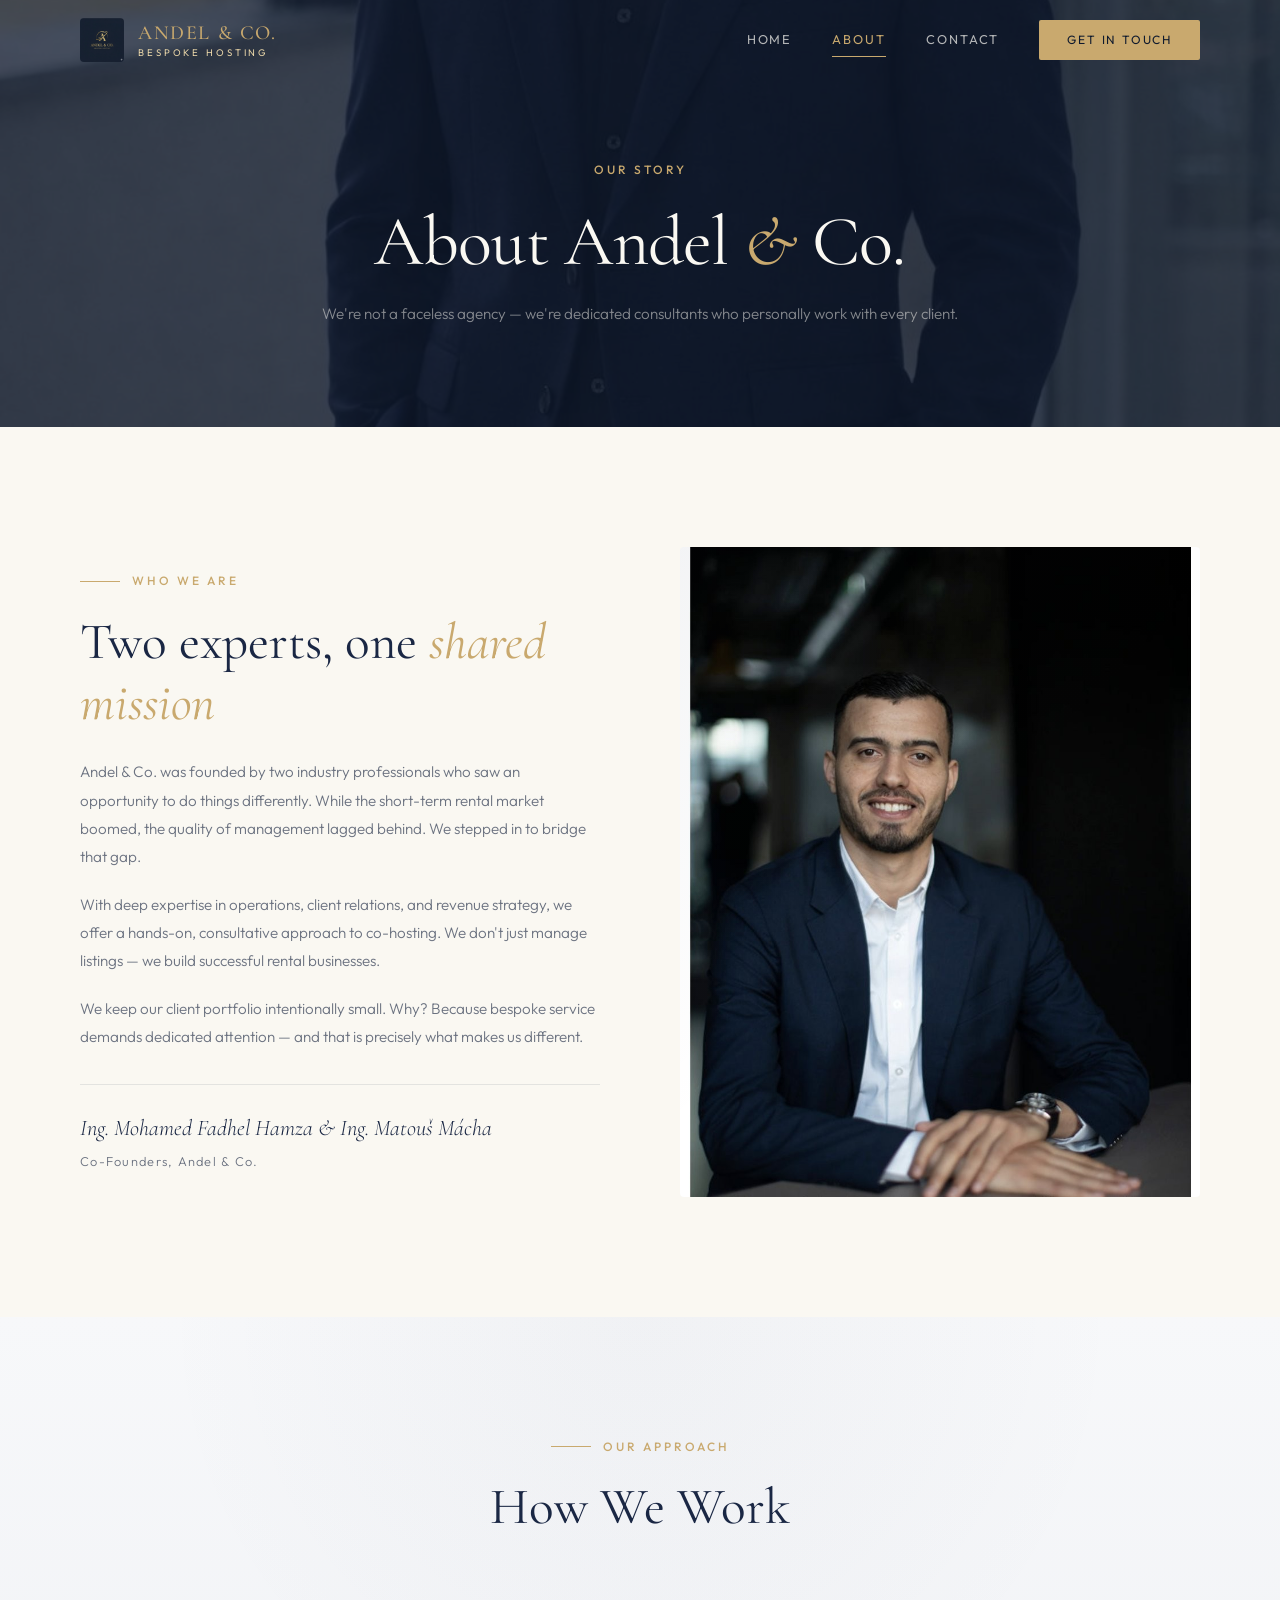
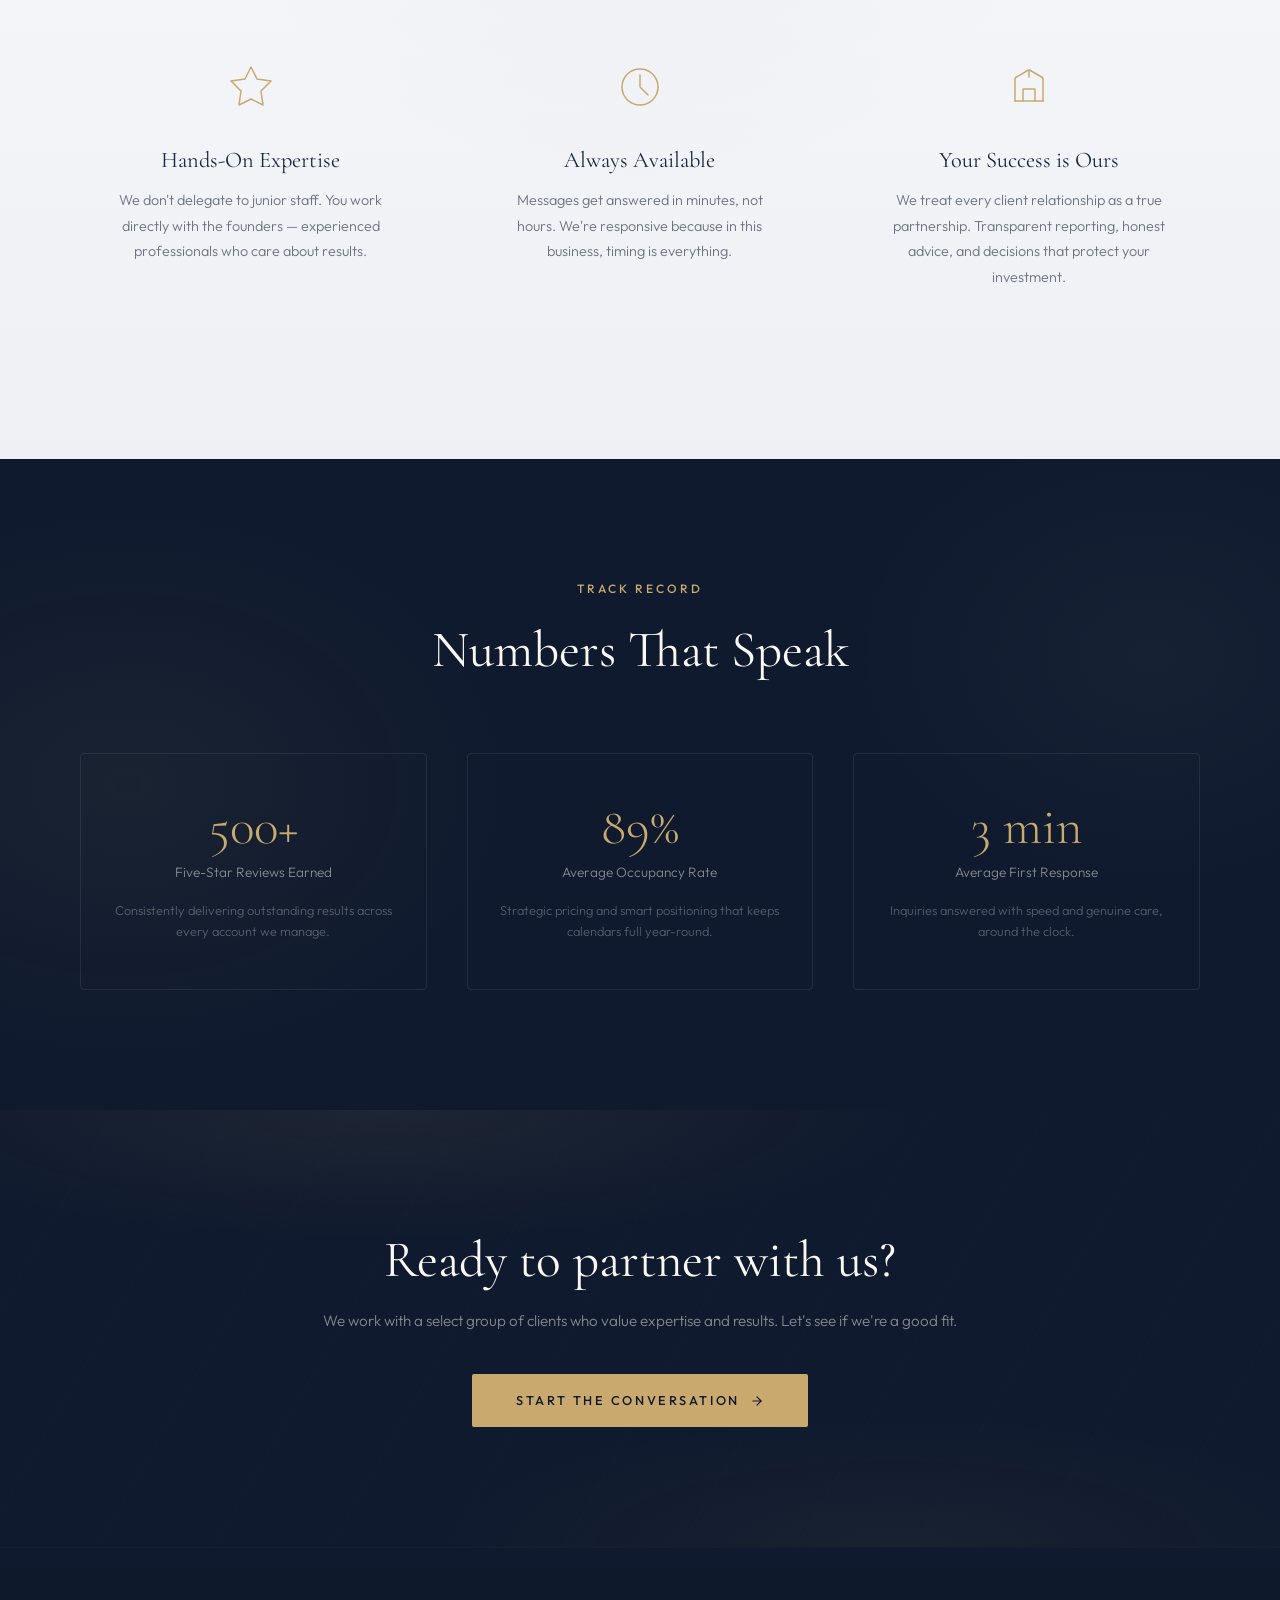
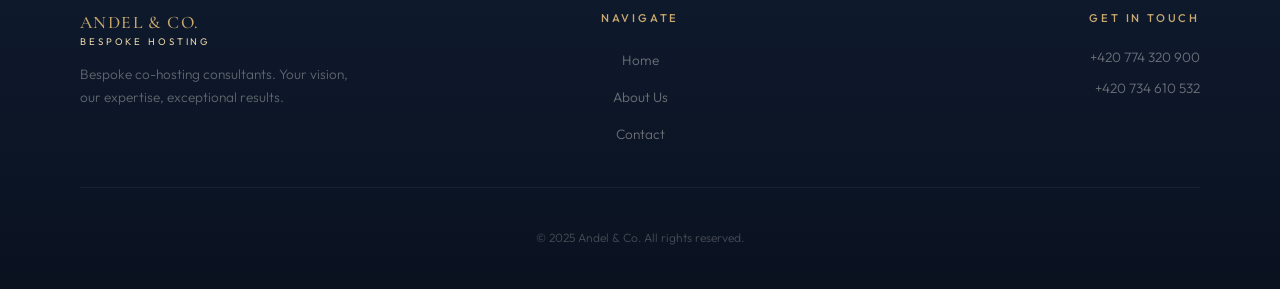
==== commit 8d6df3f4: "Add Ing. title and full professional names everywhere" ====
--- a/about.html
+++ b/about.html
@@ -75,7 +75,7 @@
             We keep our client portfolio intentionally small. Why? Because bespoke service demands dedicated attention — and that is precisely what makes us different.
           </p>
           <div class="story-signature">
-            <div class="name">Mohamed &amp; Matouš</div>
+            <div class="name">Ing. Mohamed Fadhel Hamza &amp; Ing. Matouš Mácha</div>
             <div class="title">Co-Founders, Andel &amp; Co.</div>
           </div>
         </div>
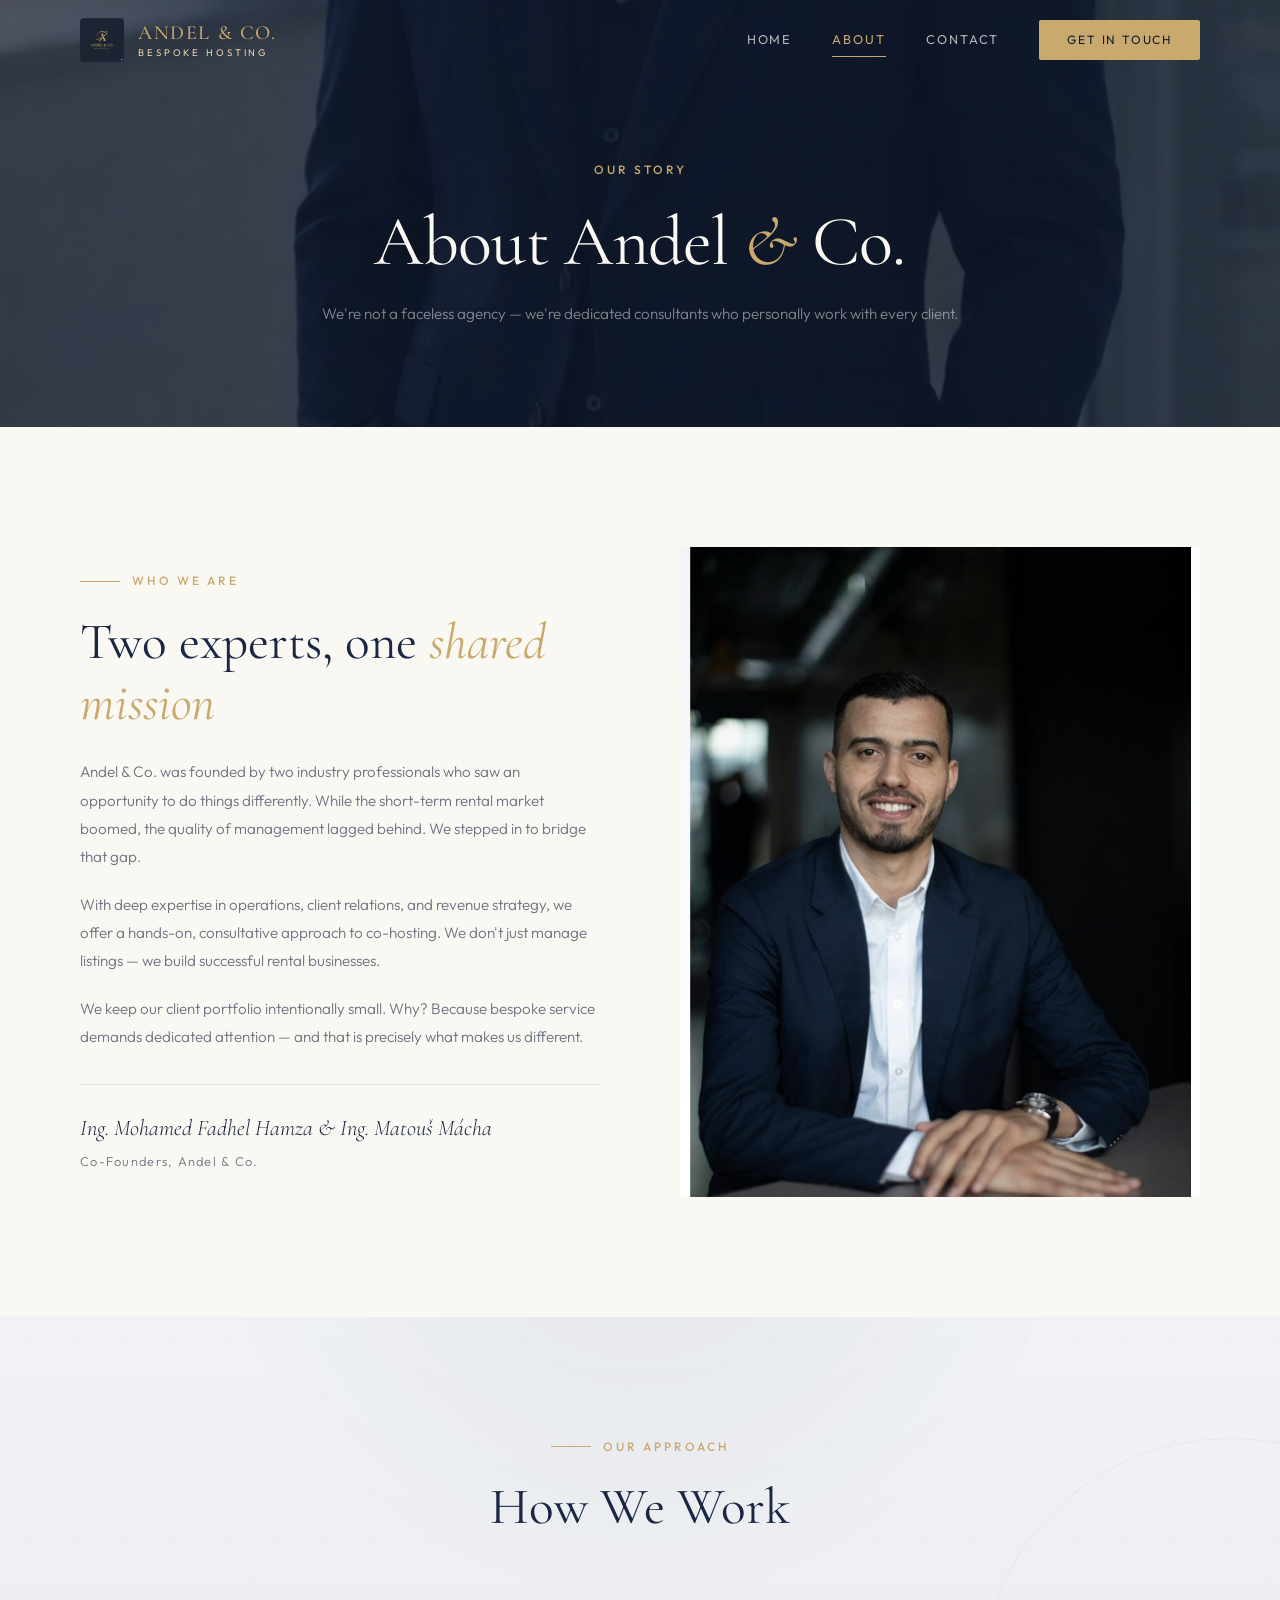
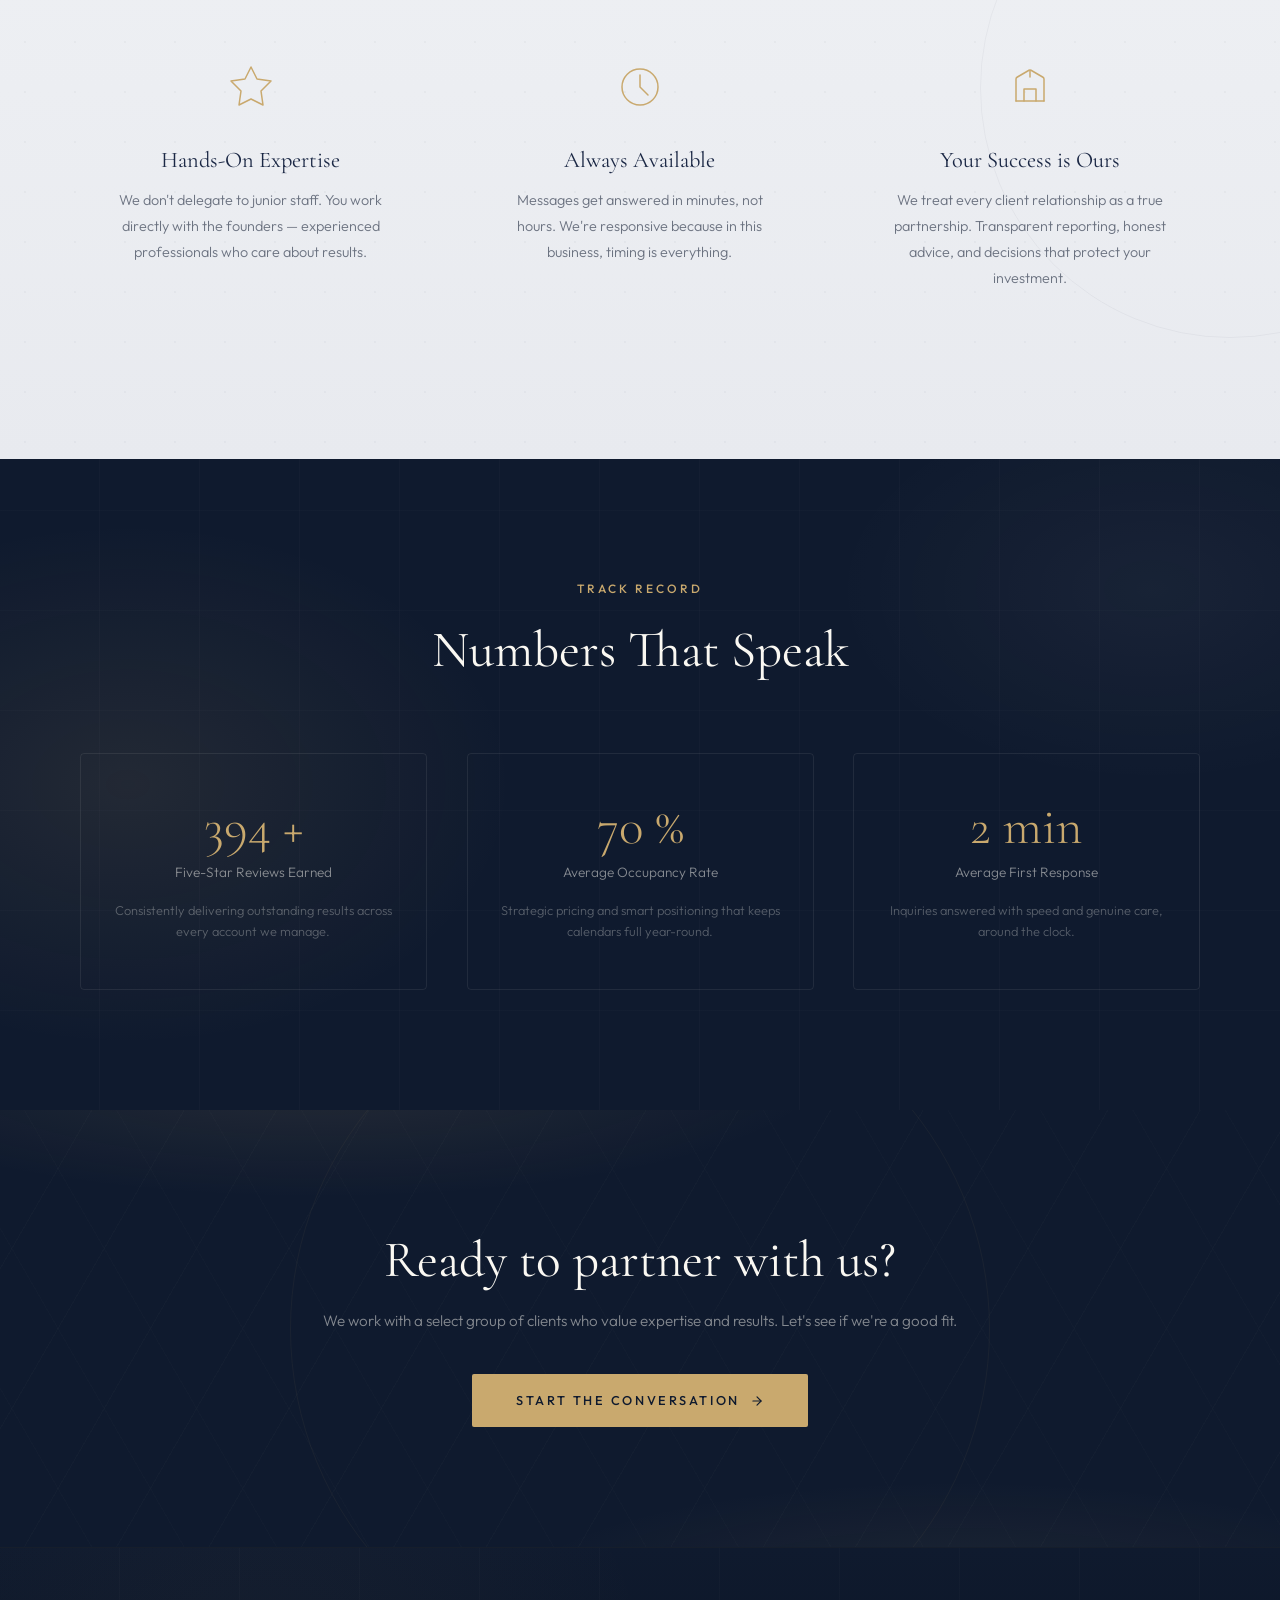
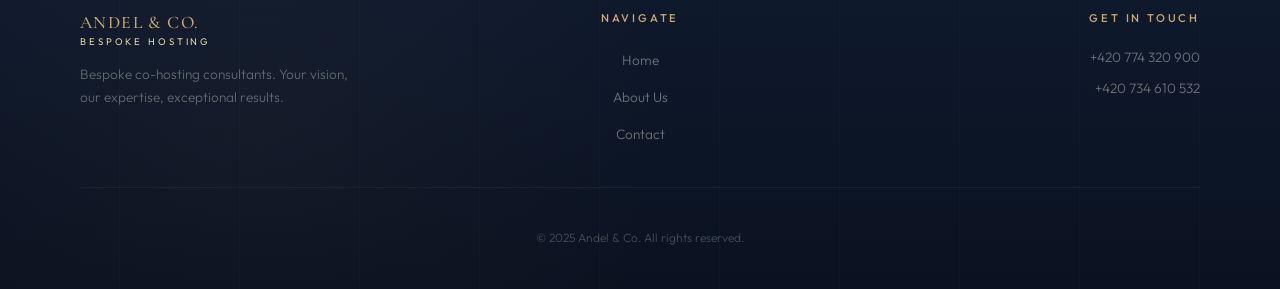
==== commit 5d8e27c8: "v9: Dynamic animations - parallax, counters, tilt effects, varied reveals, particles, scroll progres" ====
--- a/about.html
+++ b/about.html
@@ -62,7 +62,7 @@
   <section class="story">
     <div class="container">
       <div class="story-grid">
-        <div class="story-text reveal">
+        <div class="story-text reveal-left">
           <div class="section-label">Who We Are</div>
           <h2>Two experts, one <em>shared mission</em></h2>
           <p>
@@ -79,7 +79,7 @@
             <div class="title">Co-Founders, Andel &amp; Co.</div>
           </div>
         </div>
-        <div class="intro-visual reveal reveal-delay-2">
+        <div class="intro-visual reveal-right reveal-delay-2">
           <div class="intro-image-frame">
             <img src="assets/founder1-portrait.jpg" alt="Co-Founder">
           </div>
@@ -99,7 +99,7 @@
       </div>
 
       <div class="philosophy-grid">
-        <div class="philosophy-card reveal reveal-delay-1">
+        <div class="philosophy-card reveal-scale reveal-delay-1">
           <svg class="philosophy-icon" viewBox="0 0 56 56" fill="none" stroke="currentColor" stroke-width="1.5" stroke-linecap="round" stroke-linejoin="round">
             <path d="M28 8l6 12 14 2-10 10 2 14-12-6-12 6 2-14-10-10 14-2z"/>
           </svg>
@@ -107,7 +107,7 @@
           <p>We don't delegate to junior staff. You work directly with the founders — experienced professionals who care about results.</p>
         </div>
 
-        <div class="philosophy-card reveal reveal-delay-2">
+        <div class="philosophy-card reveal-scale reveal-delay-2">
           <svg class="philosophy-icon" viewBox="0 0 56 56" fill="none" stroke="currentColor" stroke-width="1.5" stroke-linecap="round" stroke-linejoin="round">
             <circle cx="28" cy="28" r="18"/>
             <path d="M28 16v12l8 8"/>
@@ -116,7 +116,7 @@
           <p>Messages get answered in minutes, not hours. We're responsive because in this business, timing is everything.</p>
         </div>
 
-        <div class="philosophy-card reveal reveal-delay-3">
+        <div class="philosophy-card reveal-scale reveal-delay-3">
           <svg class="philosophy-icon" viewBox="0 0 56 56" fill="none" stroke="currentColor" stroke-width="1.5" stroke-linecap="round" stroke-linejoin="round">
             <path d="M14 42V20a2 2 0 0 1 1-1.73l12-7a2 2 0 0 1 2 0l12 7a2 2 0 0 1 1 1.73v22"/>
             <path d="M14 42h28"/>
--- a/style.css
+++ b/style.css
@@ -101,22 +101,170 @@
   padding: 0 40px;
 }
 
-/* ── Scroll Reveal ── */
+/* ── Scroll Progress Bar ── */
+.scroll-progress {
+  position: fixed;
+  top: 0;
+  left: 0;
+  height: 3px;
+  width: 0;
+  background: linear-gradient(90deg, var(--gold), var(--gold-light), var(--gold));
+  z-index: 10000;
+  transition: width 0.1s linear;
+  box-shadow: 0 0 10px rgba(201, 169, 110, 0.5);
+}
+
+/* ── Cursor Glow ── */
+.cursor-glow {
+  position: fixed;
+  width: 400px;
+  height: 400px;
+  border-radius: 50%;
+  background: radial-gradient(circle, rgba(201, 169, 110, 0.06) 0%, transparent 70%);
+  pointer-events: none;
+  z-index: 9998;
+  transform: translate(-50%, -50%);
+  mix-blend-mode: screen;
+}
+
+/* ── Scroll Reveal — Multiple Directions ── */
 .reveal {
   opacity: 0;
-  transform: translateY(32px);
-  transition: opacity 0.9s var(--ease-out-expo), transform 0.9s var(--ease-out-expo);
-}
-
-.reveal.visible {
+  transform: translateY(40px);
+  transition: opacity 0.8s var(--ease-out-expo), transform 0.8s var(--ease-out-expo);
+}
+
+.reveal-left {
+  opacity: 0;
+  transform: translateX(-60px);
+  transition: opacity 0.8s var(--ease-out-expo), transform 0.8s var(--ease-out-expo);
+}
+
+.reveal-right {
+  opacity: 0;
+  transform: translateX(60px);
+  transition: opacity 0.8s var(--ease-out-expo), transform 0.8s var(--ease-out-expo);
+}
+
+.reveal-scale {
+  opacity: 0;
+  transform: scale(0.9);
+  transition: opacity 0.8s var(--ease-out-expo), transform 0.8s var(--ease-out-expo);
+}
+
+.reveal-rotate {
+  opacity: 0;
+  transform: translateY(30px) rotate(2deg);
+  transition: opacity 0.8s var(--ease-out-expo), transform 0.8s var(--ease-out-expo);
+}
+
+.reveal.visible,
+.reveal-left.visible,
+.reveal-right.visible,
+.reveal-scale.visible,
+.reveal-rotate.visible {
+  opacity: 1;
+  transform: translateY(0) translateX(0) scale(1) rotate(0deg);
+}
+
+.reveal-delay-1 { transition-delay: 0.15s; }
+.reveal-delay-2 { transition-delay: 0.3s; }
+.reveal-delay-3 { transition-delay: 0.45s; }
+.reveal-delay-4 { transition-delay: 0.6s; }
+
+/* ── Section Label Animate ── */
+.section-label::before {
+  width: 0;
+  transition: width 0.8s var(--ease-out-expo) 0.3s;
+}
+
+.section-label.label-animate::before {
+  width: 40px;
+}
+
+/* ── Hero Particles ── */
+.hero-particles {
+  position: absolute;
+  inset: 0;
+  z-index: 1;
+  pointer-events: none;
+  overflow: hidden;
+}
+
+.hero-particle {
+  position: absolute;
+  background: rgba(201, 169, 110, 0.3);
+  border-radius: 50%;
+  animation: particleFloat linear infinite;
+}
+
+@keyframes particleFloat {
+  0% { transform: translateY(0) translateX(0); opacity: 0; }
+  10% { opacity: 1; }
+  90% { opacity: 1; }
+  100% { transform: translateY(-100vh) translateX(30px); opacity: 0; }
+}
+
+/* ── Character Animation for Hero Title ── */
+.char-anim {
+  display: inline-block;
+  opacity: 0;
+  transform: translateY(30px) rotateX(-40deg);
+  animation: charReveal 0.6s var(--ease-out-expo) forwards;
+}
+
+@keyframes charReveal {
+  to {
+    opacity: 1;
+    transform: translateY(0) rotateX(0deg);
+  }
+}
+
+/* ── Image Reveal Effect ── */
+.team-card-photo,
+.intro-image-frame {
+  position: relative;
+  overflow: hidden;
+}
+
+.team-card-photo::after,
+.intro-image-frame::after {
+  content: '';
+  position: absolute;
+  inset: 0;
+  background: var(--navy);
+  transform-origin: left;
+  transition: transform 1s var(--ease-out-expo);
+  z-index: 5;
+}
+
+.team-card-photo.image-revealed::after,
+.intro-image-frame.image-revealed::after {
+  transform: scaleX(0);
+  transform-origin: right;
+}
+
+/* ── Service Detail Stagger ── */
+.service-detail {
+  opacity: 0;
+  transform: translateY(20px);
+  transition: opacity 0.6s var(--ease-out-expo), transform 0.6s var(--ease-out-expo), box-shadow 0.4s var(--ease-out-expo);
+}
+
+.service-detail.detail-visible {
   opacity: 1;
   transform: translateY(0);
 }
 
-.reveal-delay-1 { transition-delay: 0.1s; }
-.reveal-delay-2 { transition-delay: 0.2s; }
-.reveal-delay-3 { transition-delay: 0.3s; }
-.reveal-delay-4 { transition-delay: 0.4s; }
+/* ── Card Interactive Tilt ── */
+.hero-card,
+.service-detail,
+.testimonial-card,
+.philosophy-card,
+.achievement-card {
+  transition: transform 0.15s ease, box-shadow 0.4s ease;
+  will-change: transform;
+}
 
 /* ── Buttons ── */
 .btn-primary {
@@ -321,6 +469,8 @@
   height: 100%;
   object-fit: cover;
   object-position: center;
+  transform: scale(1.1);
+  will-change: transform;
 }
 
 /* Dark overlay so text reads on any photo */
@@ -490,18 +640,30 @@
   padding: 160px 0 120px;
   background: var(--ivory);
   position: relative;
+  overflow: hidden;
 }
 
 .services::before {
   content: '';
   position: absolute;
-  top: 0;
-  left: 0;
-  right: 0;
-  bottom: 0;
+  inset: 0;
   background:
-    radial-gradient(circle at 15% 20%, rgba(201, 169, 110, 0.04) 0%, transparent 50%),
-    radial-gradient(circle at 85% 80%, rgba(26, 39, 68, 0.03) 0%, transparent 50%);
+    radial-gradient(circle at 0% 0%, rgba(26, 39, 68, 0.06) 0%, transparent 40%),
+    radial-gradient(circle at 100% 100%, rgba(201, 169, 110, 0.06) 0%, transparent 40%),
+    radial-gradient(circle 2px at 40px 40px, rgba(26, 39, 68, 0.04) 1px, transparent 1px);
+  background-size: 100% 100%, 100% 100%, 80px 80px;
+  pointer-events: none;
+}
+
+.services::after {
+  content: '';
+  position: absolute;
+  top: -200px;
+  right: -200px;
+  width: 600px;
+  height: 600px;
+  border: 1px solid rgba(26, 39, 68, 0.04);
+  border-radius: 50%;
   pointer-events: none;
 }
 
@@ -624,8 +786,21 @@
   position: absolute;
   inset: 0;
   background:
-    radial-gradient(ellipse 50% 80% at 20% 50%, rgba(201, 169, 110, 0.06) 0%, transparent 60%),
-    radial-gradient(ellipse 40% 60% at 80% 50%, rgba(250, 248, 242, 0.03) 0%, transparent 60%);
+    linear-gradient(135deg, rgba(201, 169, 110, 0.1) 0%, transparent 30%),
+    linear-gradient(315deg, rgba(201, 169, 110, 0.06) 0%, transparent 30%),
+    repeating-linear-gradient(90deg, transparent, transparent 119px, rgba(250, 248, 242, 0.03) 119px, rgba(250, 248, 242, 0.03) 120px);
+  pointer-events: none;
+}
+
+.stats::after {
+  content: '';
+  position: absolute;
+  bottom: -100px;
+  left: 50%;
+  transform: translateX(-50%);
+  width: 800px;
+  height: 200px;
+  background: radial-gradient(ellipse, rgba(201, 169, 110, 0.08) 0%, transparent 70%);
   pointer-events: none;
 }
 
@@ -657,6 +832,7 @@
   color: var(--gold);
   line-height: 1;
   margin-bottom: 8px;
+  font-variant-numeric: tabular-nums;
 }
 
 .stat-label {
@@ -674,8 +850,9 @@
 
 .testimonials {
   padding: 120px 0;
-  background: var(--white);
-  position: relative;
+  background: #f5f7fa;
+  position: relative;
+  overflow: hidden;
 }
 
 .testimonials::before {
@@ -683,8 +860,21 @@
   position: absolute;
   inset: 0;
   background:
-    radial-gradient(circle at 90% 10%, rgba(26, 39, 68, 0.02) 0%, transparent 40%),
-    radial-gradient(circle at 10% 90%, rgba(201, 169, 110, 0.03) 0%, transparent 40%);
+    linear-gradient(180deg, rgba(26, 39, 68, 0.03) 0%, transparent 30%, rgba(26, 39, 68, 0.02) 100%),
+    radial-gradient(circle 1.5px at 30px 30px, rgba(26, 39, 68, 0.04) 1px, transparent 1px);
+  background-size: 100% 100%, 60px 60px;
+  pointer-events: none;
+}
+
+.testimonials::after {
+  content: '';
+  position: absolute;
+  top: -150px;
+  left: -150px;
+  width: 500px;
+  height: 500px;
+  border: 1px solid rgba(26, 39, 68, 0.04);
+  border-radius: 50%;
   pointer-events: none;
 }
 
@@ -780,9 +970,23 @@
   position: absolute;
   inset: 0;
   background:
-    radial-gradient(ellipse 70% 50% at 30% 0%, rgba(201, 169, 110, 0.08) 0%, transparent 60%),
-    radial-gradient(ellipse 60% 50% at 70% 100%, rgba(201, 169, 110, 0.05) 0%, transparent 60%),
-    repeating-linear-gradient(120deg, transparent, transparent 100px, rgba(250, 248, 242, 0.008) 100px, rgba(250, 248, 242, 0.008) 101px);
+    radial-gradient(ellipse 80% 60% at 25% -10%, rgba(201, 169, 110, 0.12) 0%, transparent 50%),
+    radial-gradient(ellipse 70% 50% at 75% 110%, rgba(201, 169, 110, 0.08) 0%, transparent 50%),
+    repeating-linear-gradient(120deg, transparent, transparent 79px, rgba(250, 248, 242, 0.015) 79px, rgba(250, 248, 242, 0.015) 80px),
+    repeating-linear-gradient(60deg, transparent, transparent 79px, rgba(250, 248, 242, 0.01) 79px, rgba(250, 248, 242, 0.01) 80px);
+}
+
+.cta-banner::after {
+  content: '';
+  position: absolute;
+  top: 50%;
+  left: 50%;
+  transform: translate(-50%, -50%);
+  width: 700px;
+  height: 700px;
+  border: 1px solid rgba(201, 169, 110, 0.06);
+  border-radius: 50%;
+  pointer-events: none;
 }
 
 .cta-banner h2 {
@@ -803,8 +1007,9 @@
 
 .team-section {
   padding: 120px 0;
-  background: linear-gradient(175deg, #f8f9fb 0%, var(--white) 40%, #f8f9fb 100%);
-  position: relative;
+  background: var(--white);
+  position: relative;
+  overflow: hidden;
 }
 
 .team-section::before {
@@ -812,7 +1017,20 @@
   position: absolute;
   inset: 0;
   background:
-    radial-gradient(circle at 70% 20%, rgba(26, 39, 68, 0.025) 0%, transparent 45%);
+    linear-gradient(160deg, #f0f2f5 0%, var(--white) 40%, #f0f2f5 100%),
+    repeating-linear-gradient(45deg, transparent, transparent 39px, rgba(26, 39, 68, 0.015) 39px, rgba(26, 39, 68, 0.015) 40px);
+  pointer-events: none;
+}
+
+.team-section::after {
+  content: '';
+  position: absolute;
+  bottom: -200px;
+  right: -100px;
+  width: 500px;
+  height: 500px;
+  border: 1px solid rgba(26, 39, 68, 0.04);
+  border-radius: 50%;
   pointer-events: none;
 }
 
@@ -895,6 +1113,18 @@
   background: linear-gradient(180deg, var(--navy-deep) 0%, #0a1220 100%);
   border-top: 1px solid rgba(250, 248, 242, 0.05);
   padding: 64px 0 40px;
+  position: relative;
+  overflow: hidden;
+}
+
+.site-footer::before {
+  content: '';
+  position: absolute;
+  inset: 0;
+  background:
+    radial-gradient(circle at 20% 50%, rgba(201, 169, 110, 0.04) 0%, transparent 40%),
+    repeating-linear-gradient(90deg, transparent, transparent 119px, rgba(250, 248, 242, 0.015) 119px, rgba(250, 248, 242, 0.015) 120px);
+  pointer-events: none;
 }
 
 .footer-inner {
@@ -1003,6 +1233,8 @@
   width: 100%;
   height: 100%;
   object-fit: cover;
+  transform: scale(1.1);
+  will-change: transform;
 }
 
 .page-hero .hero-bg::after {
@@ -1149,15 +1381,32 @@
 /* Philosophy */
 .philosophy {
   padding: 120px 0;
-  background: linear-gradient(180deg, #f7f8fa 0%, #eef0f4 100%);
-  position: relative;
+  background: linear-gradient(180deg, #f0f2f5 0%, #e8eaef 100%);
+  position: relative;
+  overflow: hidden;
 }
 
 .philosophy::before {
   content: '';
   position: absolute;
   inset: 0;
-  background: radial-gradient(circle at 50% 0%, rgba(26, 39, 68, 0.03) 0%, transparent 50%);
+  background:
+    radial-gradient(circle at 50% -20%, rgba(26, 39, 68, 0.06) 0%, transparent 40%),
+    radial-gradient(circle 1.5px at 25px 25px, rgba(26, 39, 68, 0.035) 1px, transparent 1px);
+  background-size: 100% 100%, 50px 50px;
+  pointer-events: none;
+}
+
+.philosophy::after {
+  content: '';
+  position: absolute;
+  top: 50%;
+  right: -200px;
+  transform: translateY(-50%);
+  width: 500px;
+  height: 500px;
+  border: 1px solid rgba(26, 39, 68, 0.04);
+  border-radius: 50%;
   pointer-events: none;
 }
 
@@ -1208,8 +1457,10 @@
   position: absolute;
   inset: 0;
   background:
-    radial-gradient(ellipse 50% 70% at 10% 50%, rgba(201, 169, 110, 0.06) 0%, transparent 60%),
-    radial-gradient(ellipse 40% 60% at 90% 30%, rgba(250, 248, 242, 0.03) 0%, transparent 60%);
+    radial-gradient(ellipse 60% 80% at 10% 50%, rgba(201, 169, 110, 0.1) 0%, transparent 50%),
+    radial-gradient(ellipse 50% 60% at 90% 20%, rgba(250, 248, 242, 0.04) 0%, transparent 50%),
+    repeating-linear-gradient(90deg, transparent, transparent 99px, rgba(250, 248, 242, 0.02) 99px, rgba(250, 248, 242, 0.02) 100px),
+    repeating-linear-gradient(0deg, transparent, transparent 99px, rgba(250, 248, 242, 0.015) 99px, rgba(250, 248, 242, 0.015) 100px);
   pointer-events: none;
 }
 
@@ -1270,6 +1521,7 @@
   padding: 120px 0 140px;
   background: var(--ivory);
   position: relative;
+  overflow: hidden;
 }
 
 .contact-section::before {
@@ -1277,8 +1529,22 @@
   position: absolute;
   inset: 0;
   background:
-    radial-gradient(circle at 80% 20%, rgba(26, 39, 68, 0.025) 0%, transparent 45%),
-    radial-gradient(circle at 20% 80%, rgba(201, 169, 110, 0.03) 0%, transparent 45%);
+    radial-gradient(circle at 85% 15%, rgba(26, 39, 68, 0.05) 0%, transparent 40%),
+    radial-gradient(circle at 15% 85%, rgba(201, 169, 110, 0.05) 0%, transparent 40%),
+    radial-gradient(circle 2px at 40px 40px, rgba(26, 39, 68, 0.03) 1px, transparent 1px);
+  background-size: 100% 100%, 100% 100%, 80px 80px;
+  pointer-events: none;
+}
+
+.contact-section::after {
+  content: '';
+  position: absolute;
+  top: -100px;
+  left: -100px;
+  width: 400px;
+  height: 400px;
+  border: 1px solid rgba(26, 39, 68, 0.04);
+  border-radius: 50%;
   pointer-events: none;
 }
 
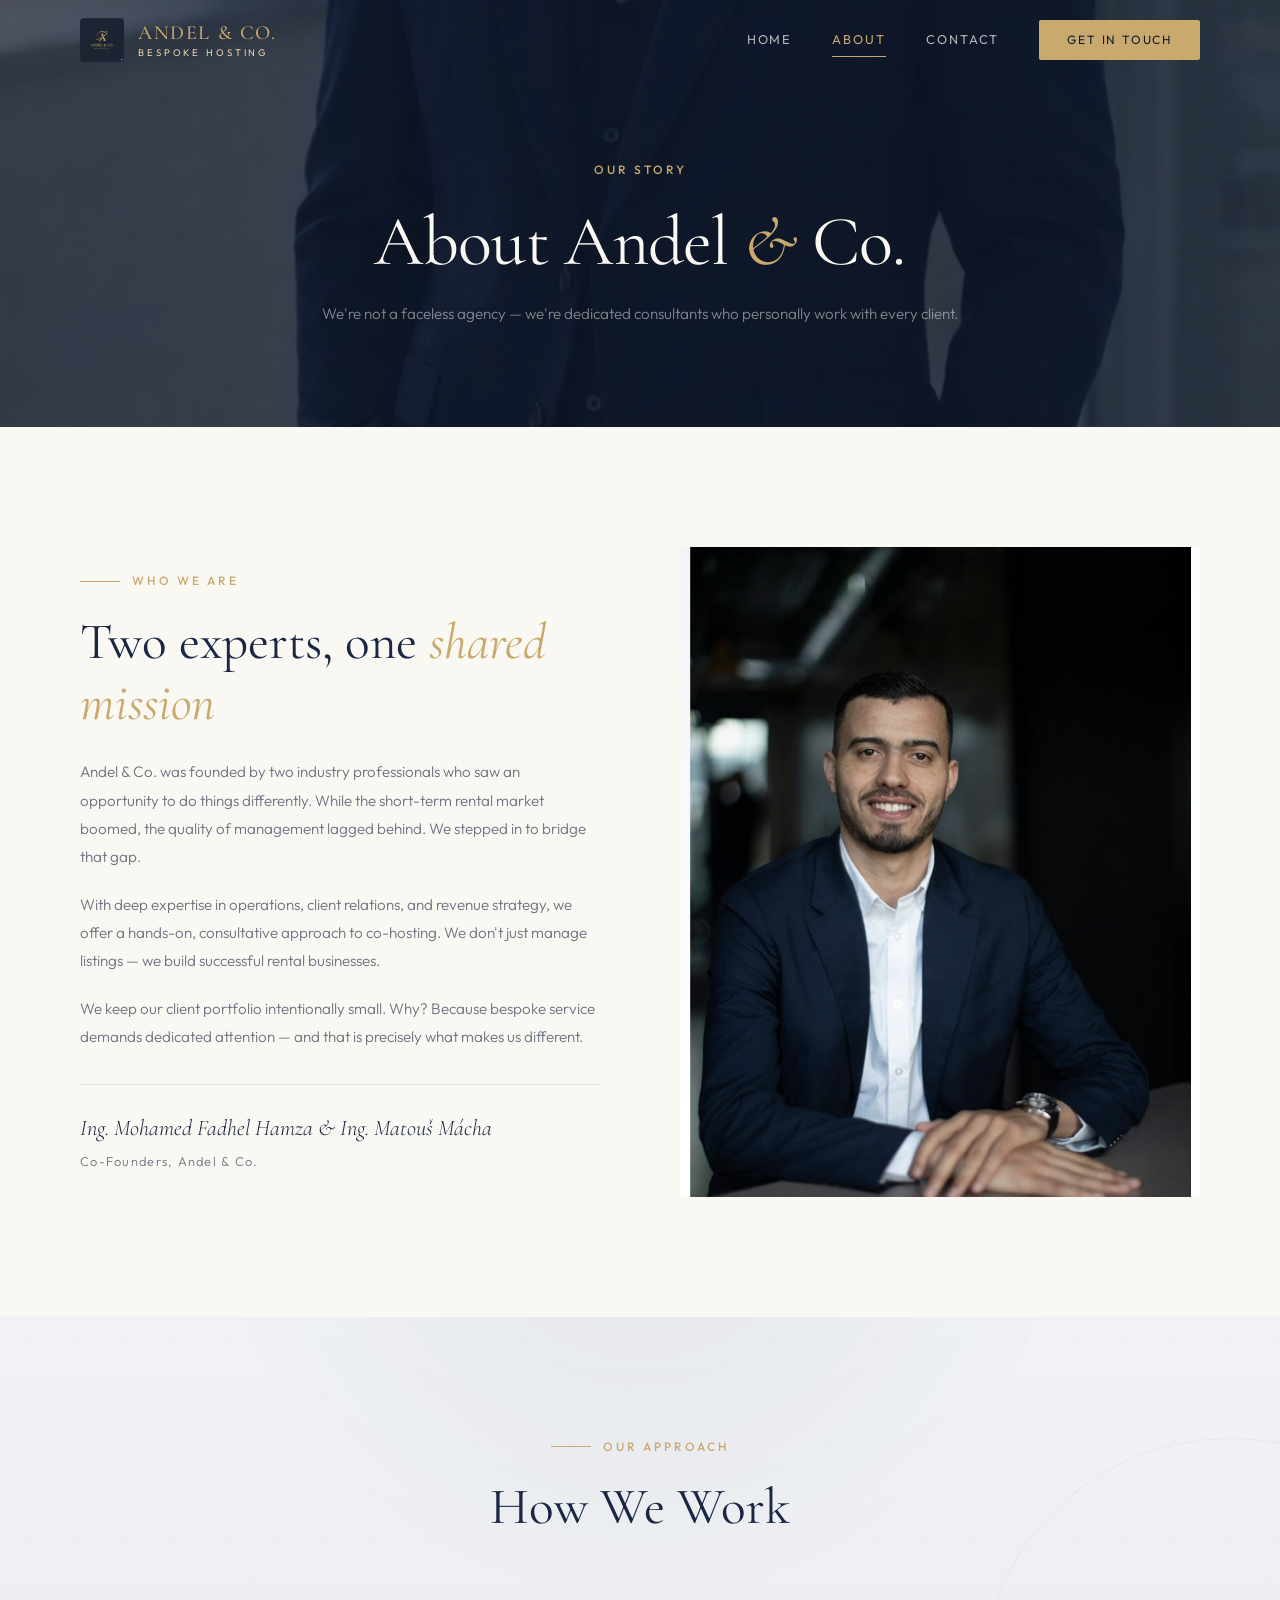
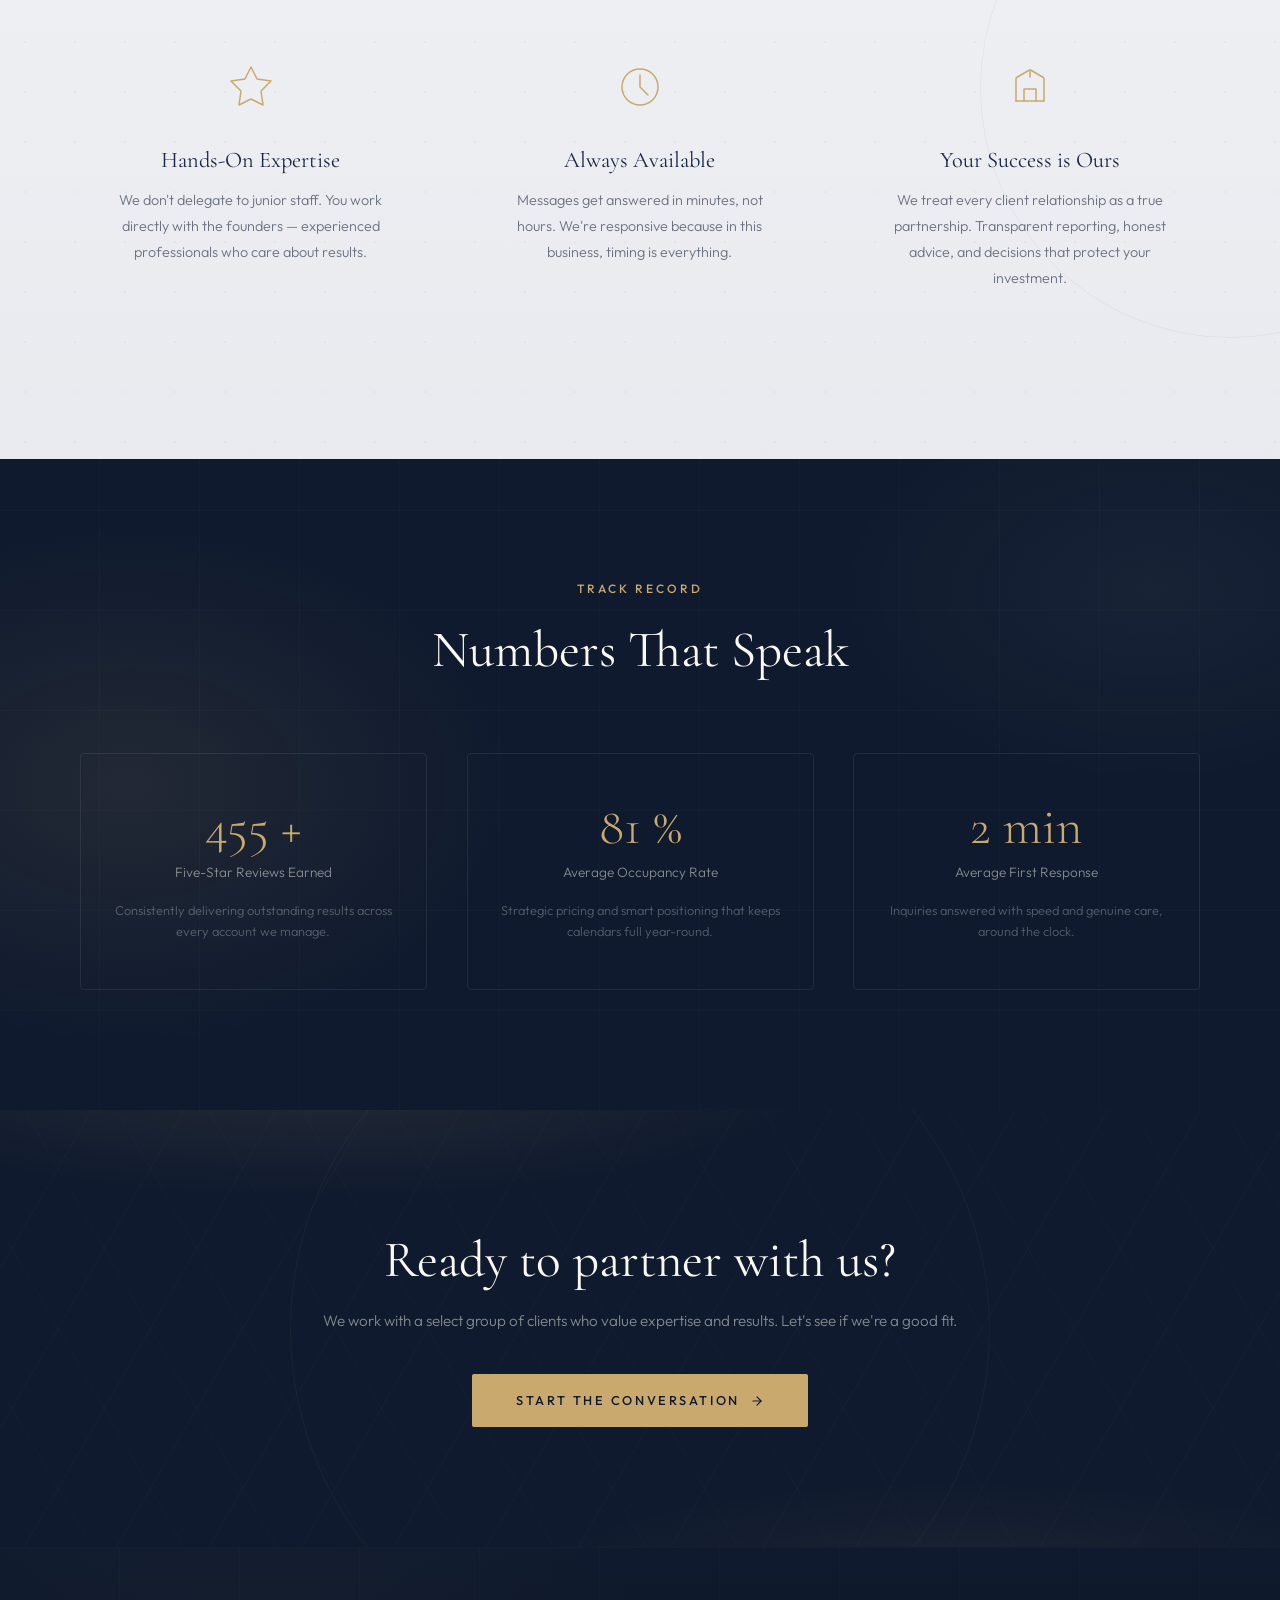
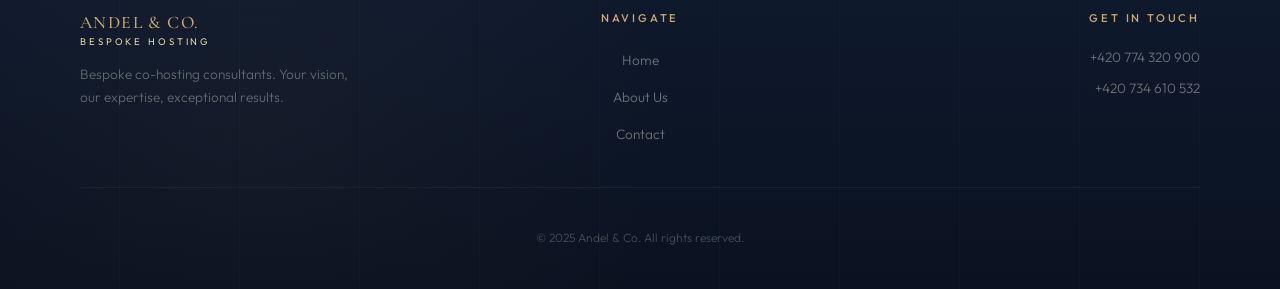
==== commit 43b733c5: "Add Google Analytics ID G-387162505 to all pages" ====
--- a/about.html
+++ b/about.html
@@ -12,12 +12,12 @@
   <link rel="stylesheet" href="style.css">
 
   <!-- Google Analytics -->
-  <script async src="https://www.googletagmanager.com/gtag/js?id=GA_MEASUREMENT_ID"></script>
+  <script async src="https://www.googletagmanager.com/gtag/js?id=G-387162505"></script>
   <script>
     window.dataLayer = window.dataLayer || [];
     function gtag(){dataLayer.push(arguments);}
     gtag('js', new Date());
-    gtag('config', 'GA_MEASUREMENT_ID');
+    gtag('config', 'G-387162505');
   </script>
 </head>
 <body>
--- a/style.css
+++ b/style.css
@@ -205,18 +205,18 @@
   100% { transform: translateY(-100vh) translateX(30px); opacity: 0; }
 }
 
-/* ── Character Animation for Hero Title ── */
-.char-anim {
+/* ── Word Animation for Hero Title ── */
+.word-anim {
   display: inline-block;
   opacity: 0;
-  transform: translateY(30px) rotateX(-40deg);
-  animation: charReveal 0.6s var(--ease-out-expo) forwards;
-}
-
-@keyframes charReveal {
+  transform: translateY(40px);
+  animation: wordReveal 0.8s var(--ease-out-expo) forwards;
+}
+
+@keyframes wordReveal {
   to {
     opacity: 1;
-    transform: translateY(0) rotateX(0deg);
+    transform: translateY(0);
   }
 }
 
@@ -453,9 +453,12 @@
   min-height: 100vh;
   display: flex;
   flex-direction: column;
-  justify-content: flex-end;
+  justify-content: center;
+  align-items: center;
   background: var(--navy-deep);
   overflow: hidden;
+  padding-top: var(--header-h);
+  padding-bottom: 160px;
 }
 
 .hero-bg {
@@ -489,10 +492,7 @@
 
 /* Hero logo banner — centered */
 .hero-branding {
-  position: absolute;
-  top: 50%;
-  left: 50%;
-  transform: translate(-50%, -50%);
+  position: relative;
   z-index: 2;
   text-align: center;
   opacity: 0;
@@ -527,17 +527,27 @@
   color: var(--gold);
 }
 
+.hero-subtitle {
+  font-family: var(--font-body);
+  font-size: clamp(1rem, 1.3vw, 1.15rem);
+  font-weight: 300;
+  color: rgba(250, 248, 242, 0.7);
+  max-width: 520px;
+  margin: 16px auto 0;
+  line-height: 1.7;
+  letter-spacing: 0.02em;
+}
+
 @keyframes fadeUp {
   to { opacity: 1; }
 }
 
 /* CTA button on hero */
 .hero-cta-wrap {
-  position: absolute;
-  top: calc(50% + 160px);
-  left: 50%;
-  transform: translateX(-50%);
+  position: relative;
   z-index: 2;
+  text-align: center;
+  margin-top: 32px;
   opacity: 0;
   animation: fadeUp 1s var(--ease-out-expo) 0.8s forwards;
 }
@@ -576,15 +586,17 @@
 
 /* ── Overlay Cards at bottom of hero ── */
 .hero-cards {
-  position: relative;
+  position: absolute;
+  bottom: -80px;
+  left: 50%;
+  transform: translateX(-50%);
   z-index: 3;
   display: grid;
   grid-template-columns: repeat(3, 1fr);
   gap: 0;
   max-width: 1100px;
-  margin: 0 auto;
-  transform: translateY(50%);
-  padding: 0 40px;
+  width: calc(100% - 80px);
+  padding: 0;
 }
 
 .hero-card {
@@ -637,7 +649,7 @@
    ═══════════════════════════════════════════════════ */
 
 .services {
-  padding: 160px 0 120px;
+  padding: 140px 0 120px;
   background: var(--ivory);
   position: relative;
   overflow: hidden;
@@ -845,17 +857,17 @@
 }
 
 /* ═══════════════════════════════════════════════════
-   TESTIMONIALS
+   CASE STUDIES
    ═══════════════════════════════════════════════════ */
 
-.testimonials {
+.case-studies {
   padding: 120px 0;
   background: #f5f7fa;
   position: relative;
   overflow: hidden;
 }
 
-.testimonials::before {
+.case-studies::before {
   content: '';
   position: absolute;
   inset: 0;
@@ -866,7 +878,7 @@
   pointer-events: none;
 }
 
-.testimonials::after {
+.case-studies::after {
   content: '';
   position: absolute;
   top: -150px;
@@ -878,79 +890,178 @@
   pointer-events: none;
 }
 
-.testimonials-header {
+.case-studies-header {
   text-align: center;
   margin-bottom: 72px;
 }
 
-.testimonials-grid {
+.case-studies-header .section-label::before { display: none; }
+
+.case-studies-header h2 { margin-bottom: 16px; }
+.case-studies-header p { margin: 0 auto; }
+
+.case-studies-grid {
   display: grid;
   grid-template-columns: repeat(3, 1fr);
-  gap: 40px;
-}
-
-.testimonial-card {
-  padding: 44px 32px 36px;
+  gap: 32px;
+}
+
+/* Case Card */
+.case-card {
   background: var(--white);
   border: 1px solid rgba(26, 39, 68, 0.06);
-  border-radius: 4px;
-  transition: box-shadow 0.4s ease;
-}
-
-.testimonial-card:hover {
-  box-shadow: 0 16px 48px rgba(26, 39, 68, 0.06);
-}
-
-.testimonial-quote-mark {
-  font-family: var(--font-display);
-  font-size: 4rem;
-  color: var(--gold);
-  opacity: 0.3;
-  line-height: 1;
-  margin-bottom: 8px;
-}
-
-.testimonial-card blockquote {
+  border-radius: 6px;
+  overflow: hidden;
+  transition: box-shadow 0.4s ease, transform 0.3s ease;
+}
+
+.case-card:hover {
+  box-shadow: 0 20px 60px rgba(26, 39, 68, 0.08);
+  transform: translateY(-4px);
+}
+
+.case-card-header {
+  padding: 32px 32px 20px;
+  border-bottom: 1px solid rgba(26, 39, 68, 0.06);
+}
+
+.case-tag {
+  display: inline-block;
+  font-family: var(--font-body);
+  font-size: 0.65rem;
+  font-weight: 500;
+  letter-spacing: 0.2em;
+  text-transform: uppercase;
+  color: var(--gold-dark);
+  background: rgba(201, 169, 110, 0.1);
+  padding: 5px 14px;
+  border-radius: 20px;
+  margin-bottom: 12px;
+}
+
+.case-card-header h3 {
+  font-size: 1.4rem;
+  margin-bottom: 6px;
+}
+
+.case-location {
+  display: flex;
+  align-items: center;
+  gap: 6px;
+  font-size: 0.85rem;
+  color: var(--text-muted);
+  max-width: none;
+}
+
+.case-location svg {
+  color: var(--gold);
+  flex-shrink: 0;
+}
+
+/* Situation */
+.case-situation {
+  padding: 20px 32px;
+  background: rgba(26, 39, 68, 0.02);
+}
+
+.case-label {
+  display: inline-block;
+  font-family: var(--font-body);
+  font-size: 0.65rem;
+  font-weight: 600;
+  letter-spacing: 0.15em;
+  text-transform: uppercase;
+  color: var(--navy);
+  margin-bottom: 6px;
+}
+
+.case-situation p {
+  font-size: 0.85rem;
+  color: var(--text-muted);
+  line-height: 1.7;
+  max-width: none;
+  margin: 0;
+}
+
+/* Metrics */
+.case-metrics {
+  padding: 24px 32px;
+  display: flex;
+  flex-direction: column;
+  gap: 16px;
+}
+
+.case-metric {
+  display: flex;
+  align-items: center;
+  justify-content: space-between;
+  padding-bottom: 16px;
+  border-bottom: 1px solid rgba(26, 39, 68, 0.05);
+}
+
+.case-metric:last-child {
+  border-bottom: none;
+  padding-bottom: 0;
+}
+
+.case-metric-label {
+  font-family: var(--font-body);
+  font-size: 0.8rem;
+  font-weight: 400;
+  color: var(--text-muted);
+  letter-spacing: 0.03em;
+}
+
+.case-metric-values {
+  display: flex;
+  align-items: center;
+  gap: 10px;
+}
+
+.case-metric-values svg {
+  color: var(--gold);
+  flex-shrink: 0;
+}
+
+.case-before {
   font-family: var(--font-display);
   font-size: 1.1rem;
-  font-style: italic;
+  font-weight: 400;
+  color: #b0b5bf;
+  text-decoration: line-through;
+  text-decoration-color: rgba(176, 181, 191, 0.4);
+}
+
+.case-after {
+  font-family: var(--font-display);
+  font-size: 1.3rem;
+  font-weight: 500;
   color: var(--navy);
-  line-height: 1.7;
-  margin-bottom: 28px;
-}
-
-.testimonial-author {
-  display: flex;
-  align-items: center;
-  gap: 12px;
-  border-top: 1px solid rgba(26, 39, 68, 0.06);
-  padding-top: 20px;
-}
-
-.testimonial-author-avatar {
-  width: 40px;
-  height: 40px;
-  border-radius: 50%;
+}
+
+/* Result */
+.case-result {
+  padding: 20px 32px;
   background: var(--navy);
   display: flex;
   align-items: center;
-  justify-content: center;
+  justify-content: space-between;
+  gap: 16px;
+}
+
+.case-uplift {
   font-family: var(--font-display);
-  font-size: 1rem;
-  color: var(--gold);
-}
-
-.testimonial-author-info strong {
-  display: block;
-  font-family: var(--font-body);
-  font-size: 0.85rem;
+  font-size: 1.15rem;
   font-weight: 500;
-  color: var(--navy);
-}
-
-.testimonial-author-info span {
+  color: var(--gold);
+  white-space: nowrap;
+}
+
+.case-detail {
   font-size: 0.75rem;
-  color: var(--text-muted);
+  color: rgba(250, 248, 242, 0.45);
+  text-align: right;
+  line-height: 1.5;
 }
 
 /* ═══════════════════════════════════════════════════
@@ -1759,6 +1870,12 @@
 
   .achievements-grid {
     grid-template-columns: repeat(2, 1fr);
+  }
+
+  .case-studies-grid {
+    grid-template-columns: 1fr;
+    max-width: 500px;
+    margin: 0 auto;
   }
 }
 
@@ -1787,16 +1904,21 @@
   .nav-links.open { right: 0; }
   .nav-links a { font-size: 0.9rem; }
 
-  .hero { min-height: 100svh; }
+  .hero { min-height: 100svh; padding-bottom: 80px; }
 
   .hero-branding img { width: 100px; height: 100px; }
   .hero-branding h1 { font-size: 2.4rem; }
 
   .hero-cards {
+    position: relative;
+    bottom: auto;
+    left: auto;
+    transform: none;
     grid-template-columns: 1fr;
     gap: 0;
-    transform: translateY(30%);
+    width: 100%;
     padding: 0 24px;
+    margin-top: 40px;
   }
 
   .hero-card {
@@ -1830,9 +1952,18 @@
 
   .stat-item::after { display: none !important; }
 
-  .testimonials-grid {
+  .case-studies-grid {
     grid-template-columns: 1fr;
     gap: 24px;
+  }
+
+  .case-result {
+    flex-direction: column;
+    text-align: center;
+  }
+
+  .case-detail {
+    text-align: center;
   }
 
   .story-grid,
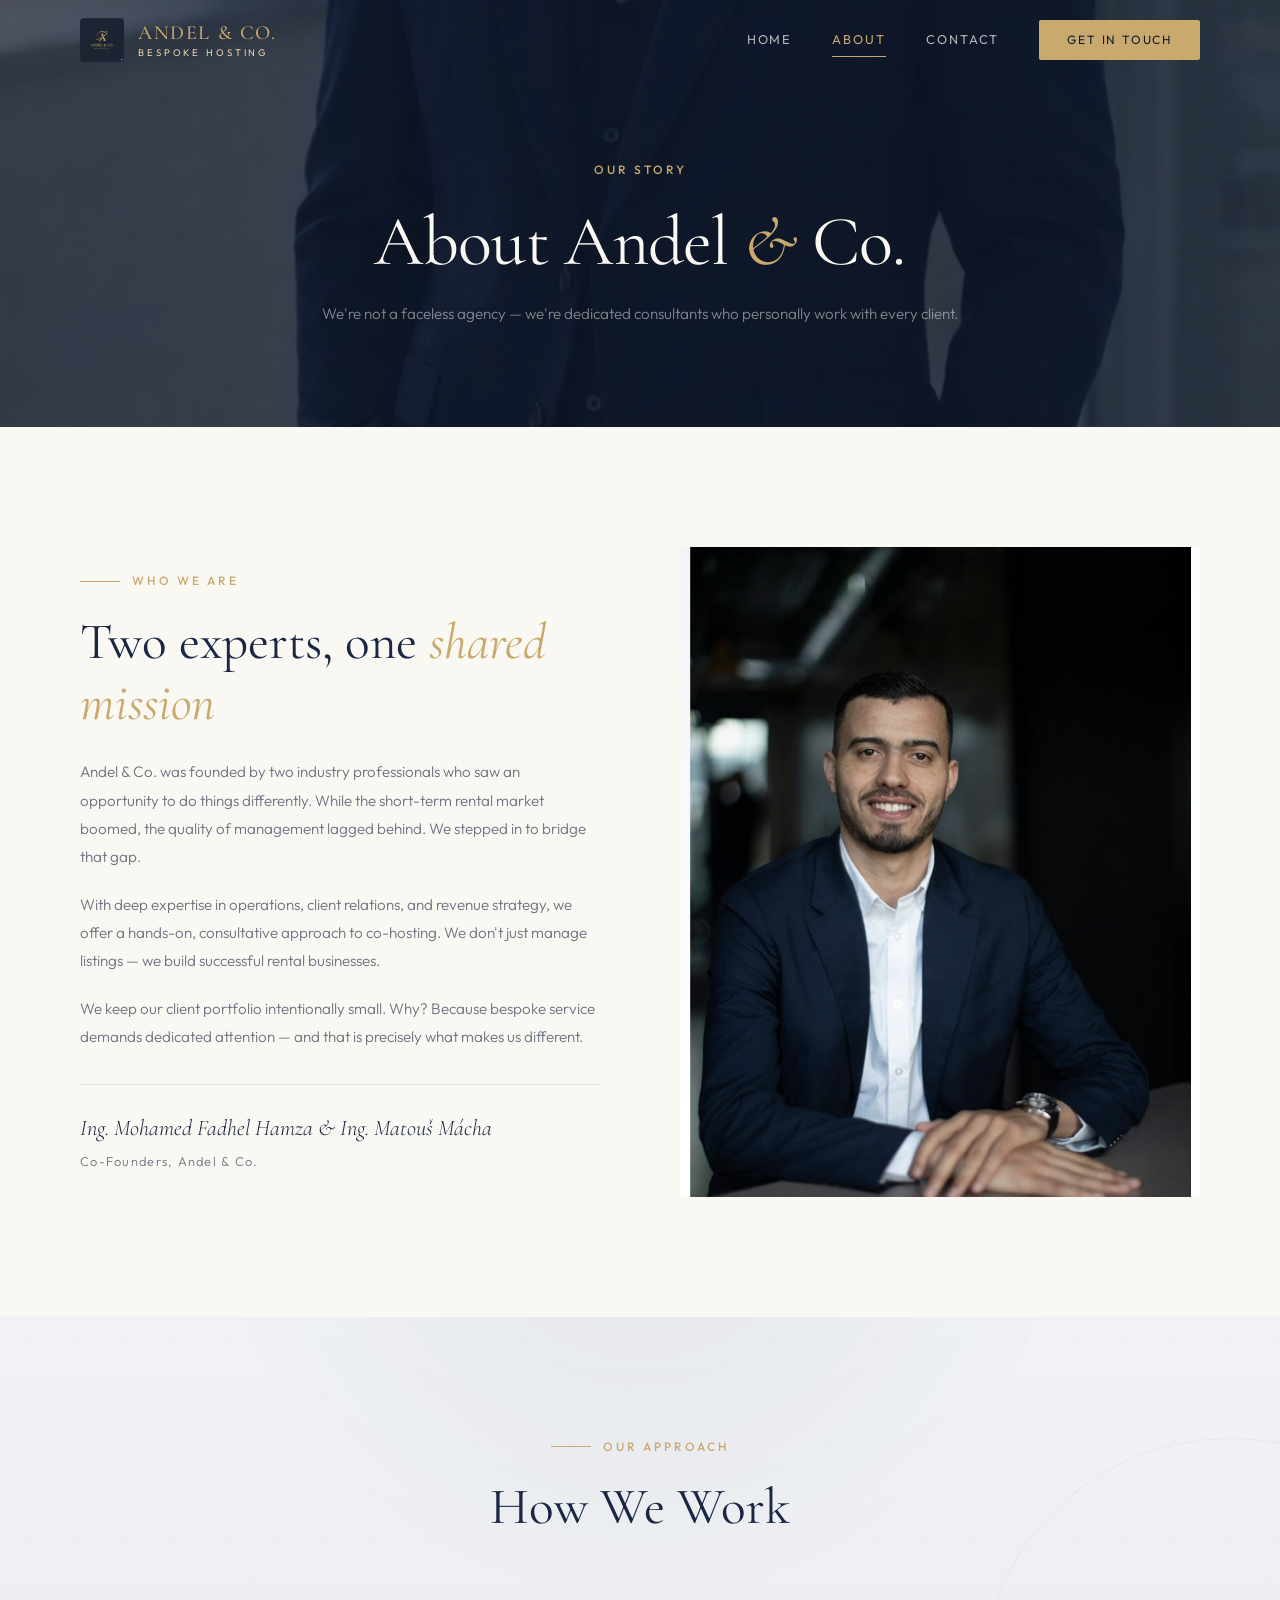
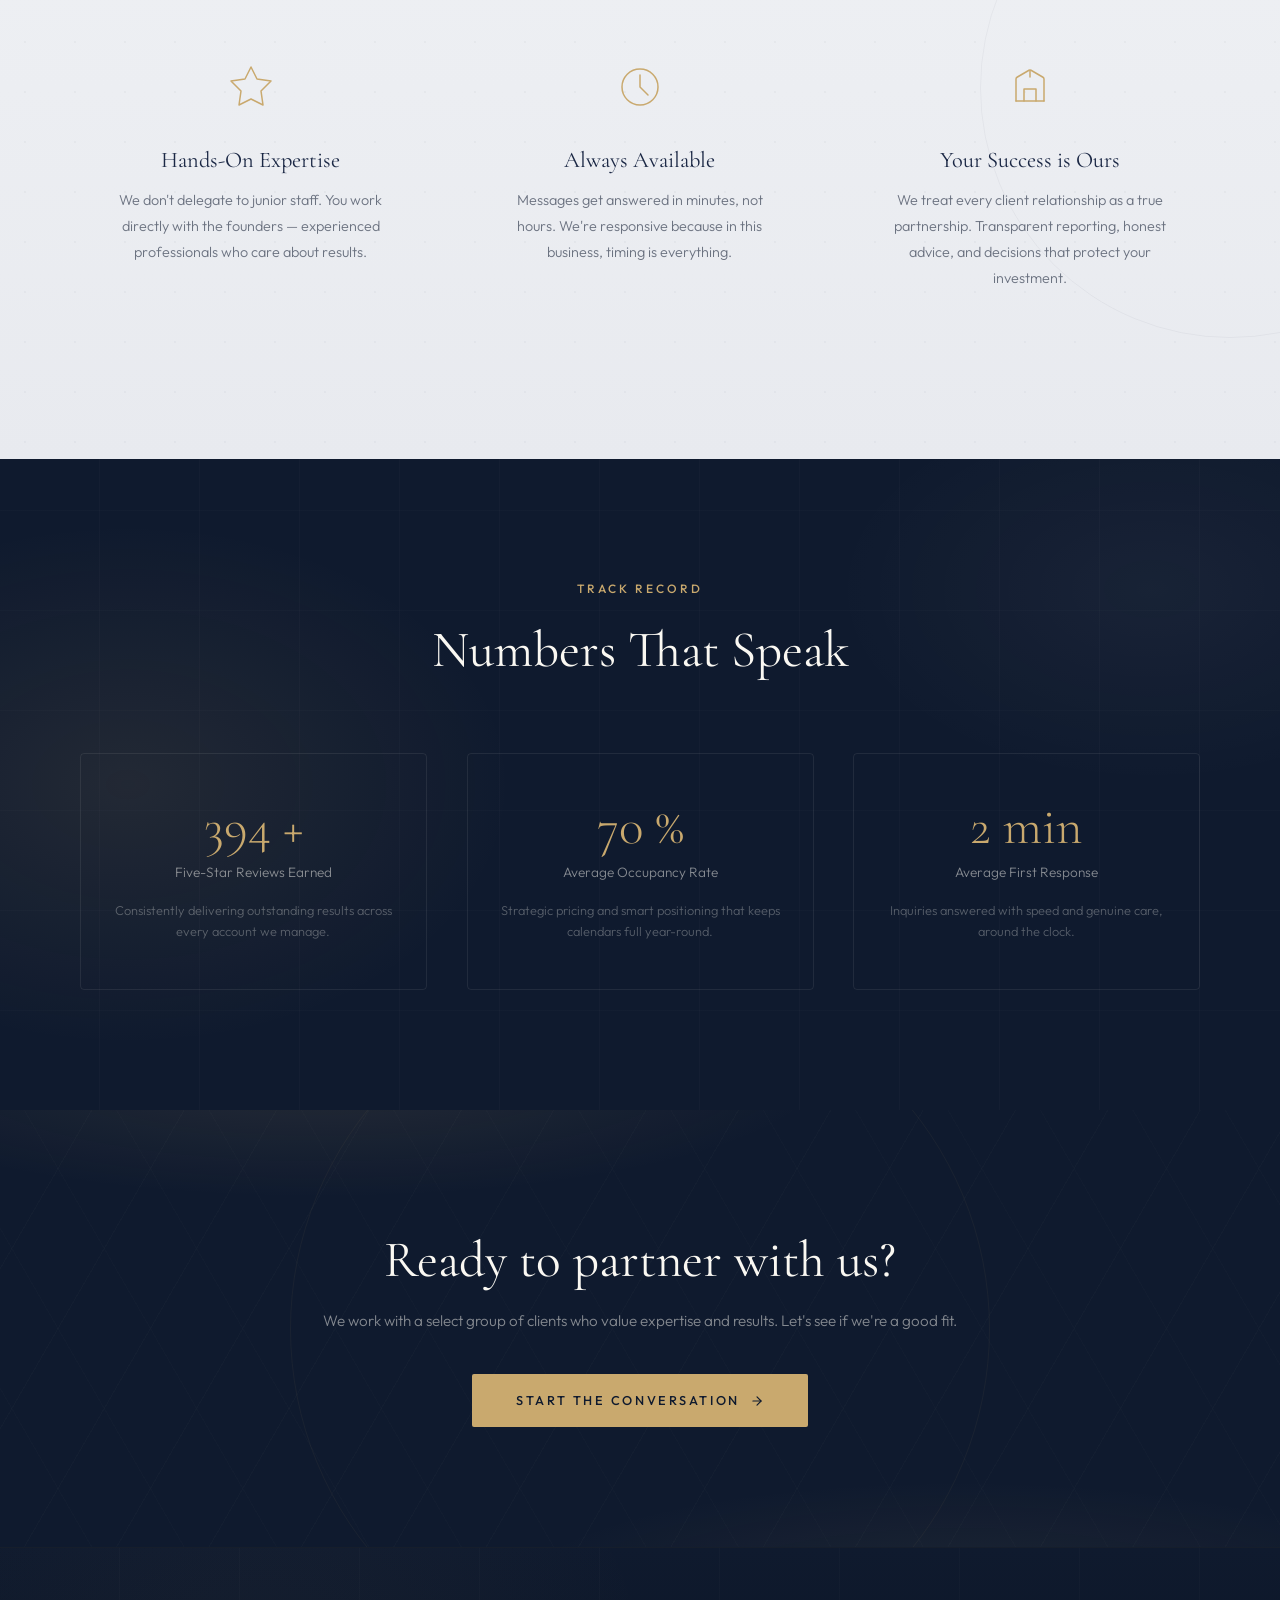
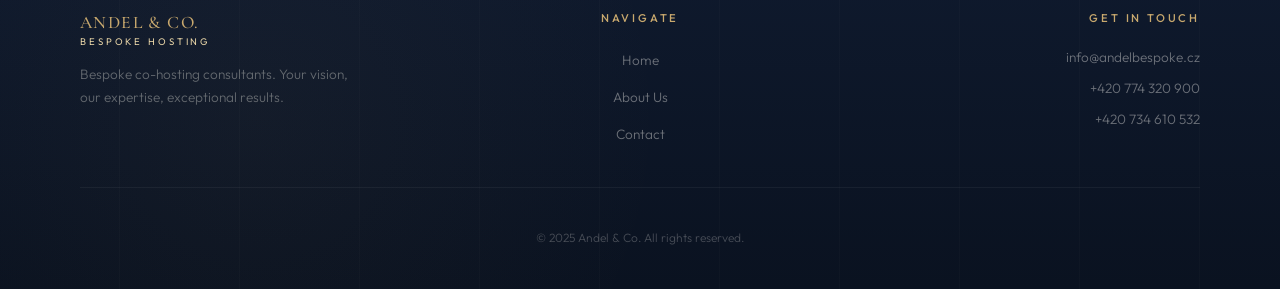
==== commit b76faed0: "Add email addresses (info@ and hamza@) to contact page, footer, and form mailto" ====
--- a/about.html
+++ b/about.html
@@ -197,6 +197,7 @@
 
         <div class="footer-contact">
           <h4>Get in Touch</h4>
+          <a href="mailto:info@andelbespoke.cz">info@andelbespoke.cz</a>
           <a href="tel:+420774320900">+420 774 320 900</a>
           <a href="tel:+420734610532">+420 734 610 532</a>
         </div>
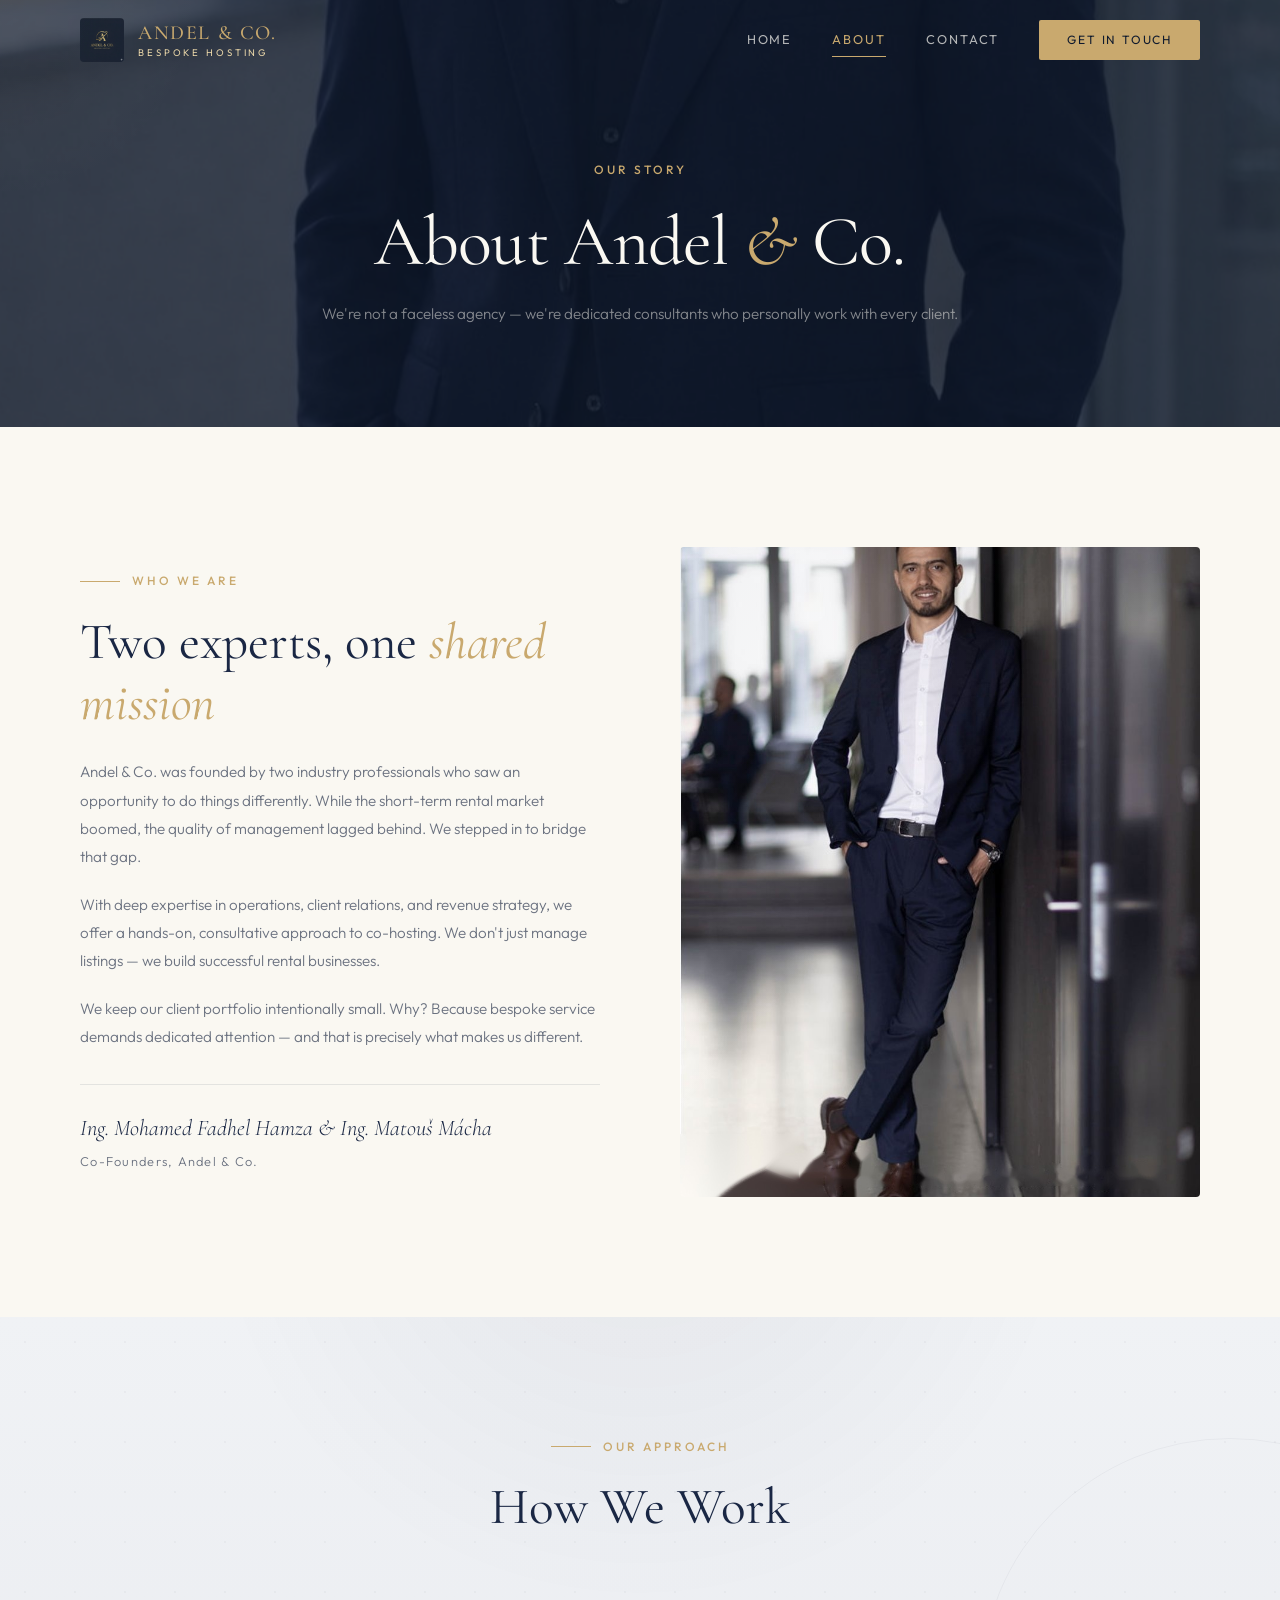
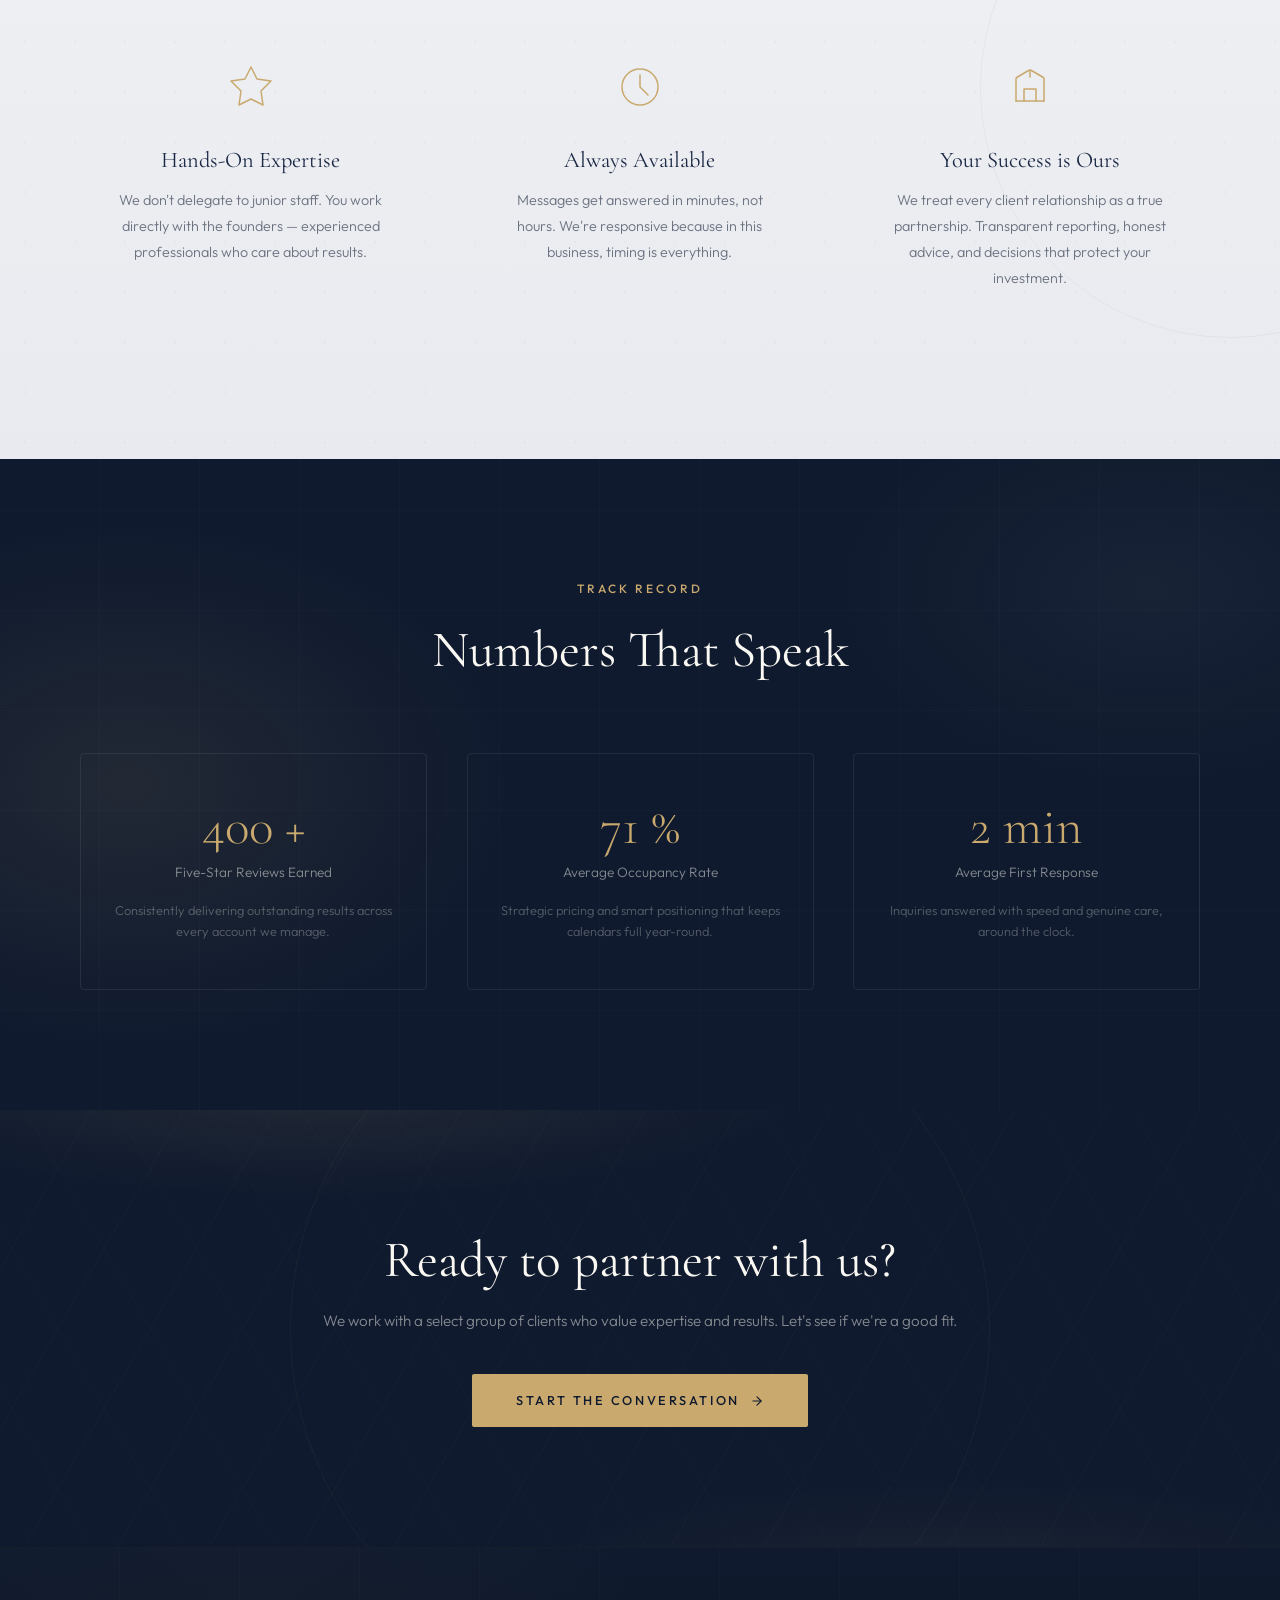
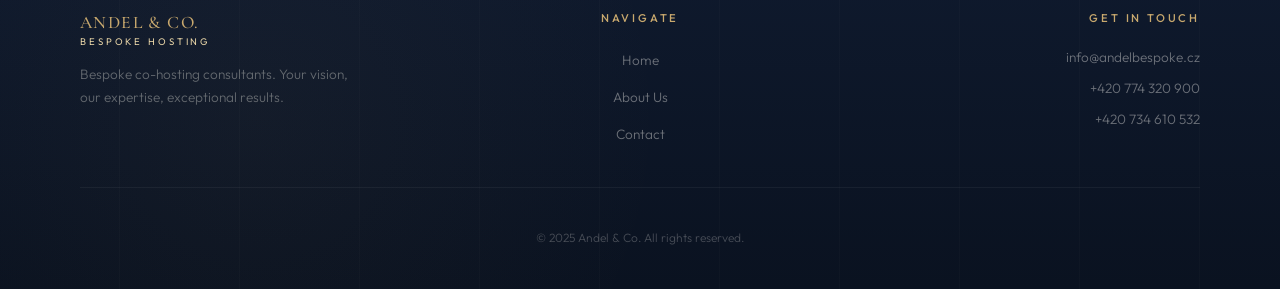
==== commit 6e597219: "Add cache-busting to CSS/JS links" ====
--- a/about.html
+++ b/about.html
@@ -9,7 +9,7 @@
   <meta property="og:description" content="Our story, expertise, and proven track record in bespoke co-hosting consulting.">
   <meta property="og:type" content="website">
   <link rel="icon" type="image/jpeg" href="assets/logo.jpeg">
-  <link rel="stylesheet" href="style.css">
+  <link rel="stylesheet" href="style.css?v=1773233959">
 
   <!-- Google Analytics -->
   <script async src="https://www.googletagmanager.com/gtag/js?id=G-387162505"></script>
@@ -209,6 +209,6 @@
     </div>
   </footer>
 
-  <script src="main.js"></script>
+  <script src="main.js?v=1773233959"></script>
 </body>
 </html>
--- a/style.css
+++ b/style.css
@@ -1179,7 +1179,7 @@
   border-radius: 6px;
   overflow: hidden;
   box-shadow: 0 12px 40px rgba(26, 39, 68, 0.1);
-  aspect-ratio: 3 / 4;
+  aspect-ratio: 2 / 3;
 }
 
 .team-card-photo img {
@@ -1718,21 +1718,38 @@
   height: 20px;
 }
 
+.contact-method-text {
+  display: flex;
+  flex-direction: column;
+}
+
 .contact-method-text strong {
   display: block;
   font-family: var(--font-display);
   font-size: 1.1rem;
   color: var(--navy);
-  margin-bottom: 4px;
-}
-
-.contact-method-text a,
-.contact-method-text span {
+  margin-bottom: 6px;
+}
+
+.contact-method-text a {
+  display: block;
   font-size: 0.9rem;
   color: var(--gold-dark);
-}
-
-.contact-method-text a:hover {
+  line-height: 1.6;
+}
+
+.contact-label {
+  font-weight: 600;
+  color: var(--navy);
+}
+
+.contact-method-text a span {
+  font-size: 0.9rem;
+  color: var(--gold-dark);
+}
+
+.contact-method-text a:hover,
+.contact-method-text a:hover span {
   color: var(--gold);
 }
 
